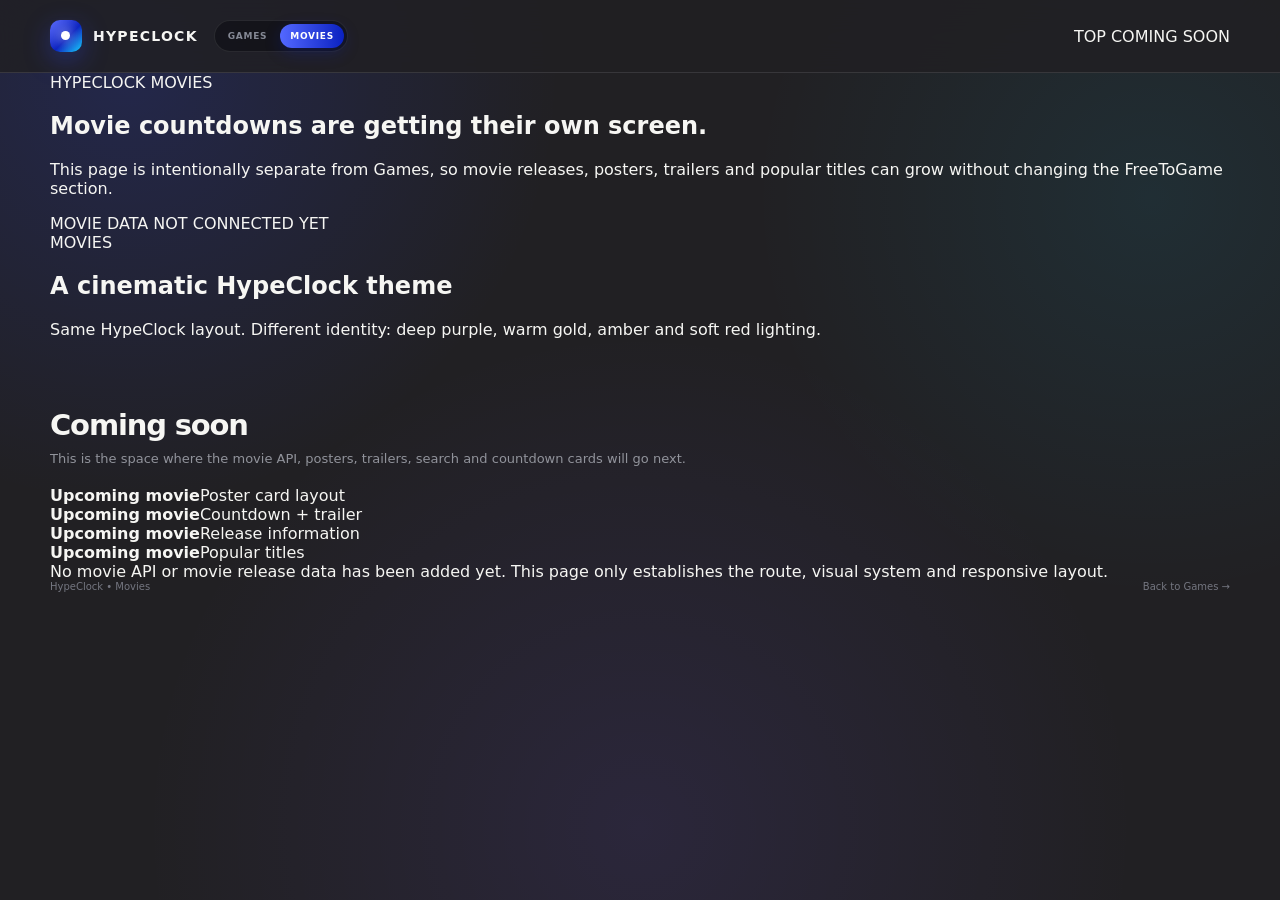
==== movies/index.html @ 93e72940 "Add movies/index.html" ====
<!doctype html>
<html lang="en">
<head>
<meta charset="utf-8">
<meta name="viewport" content="width=device-width,initial-scale=1,viewport-fit=cover">
<meta name="theme-color" content="#212023">
<title>HypeClock — Movies</title>
<meta name="description" content="HypeClock Movies — a separate home for movie release countdowns.">
<link rel="icon" href="../favicon.svg" type="image/svg+xml">
<link rel="stylesheet" href="../styles.css">
<link rel="stylesheet" href="../enhancements.css">
<link rel="stylesheet" href="./movies.css">
</head>
<body class="movies-page">
<header class="topbar">
  <div class="wrap nav">
    <div class="nav-identity">
      <a class="brand" href="#top"><span class="logo movie-logo"></span><span>HYPECLOCK</span></a>
      <div class="section-switch" aria-label="HypeClock section">
        <a href="../#top">GAMES</a>
        <a class="active movie-active" href="./#top" aria-current="page">MOVIES</a>
      </div>
    </div>
    <nav class="local-nav">
      <a class="movie-nav-link" href="#top">TOP</a>
      <a class="movie-nav-link" href="#coming">COMING SOON</a>
    </nav>
  </div>
</header>

<main id="top" class="wrap">
  <section class="movie-hero">
    <div class="movie-eyebrow">HYPECLOCK MOVIES</div>
    <h1>Movie countdowns are getting their own screen.</h1>
    <p>This page is intentionally separate from Games, so movie releases, posters, trailers and popular titles can grow without changing the FreeToGame section.</p>
    <div class="movie-status"><span class="movie-dot"></span> MOVIE DATA NOT CONNECTED YET</div>
  </section>

  <section class="movie-feature">
    <div class="film-glow glow-one"></div>
    <div class="film-glow glow-two"></div>
    <div class="film-frame">
      <div class="film-badge">MOVIES</div>
      <h2>A cinematic HypeClock theme</h2>
      <p>Same HypeClock layout. Different identity: deep purple, warm gold, amber and soft red lighting.</p>
      <div class="movie-palette" aria-label="Movie page color palette">
        <span style="--c:#6d3cff"></span>
        <span style="--c:#b455ff"></span>
        <span style="--c:#f0ad4e"></span>
        <span style="--c:#ff6b6b"></span>
      </div>
    </div>
  </section>

  <section id="coming" class="movie-coming">
    <div class="section-head">
      <div>
        <h3>Coming soon</h3>
        <p>This is the space where the movie API, posters, trailers, search and countdown cards will go next.</p>
      </div>
    </div>

    <div class="movie-placeholder-grid">
      <article class="movie-placeholder"><div class="poster-placeholder"></div><div><b>Upcoming movie</b><span>Poster card layout</span></div></article>
      <article class="movie-placeholder"><div class="poster-placeholder p2"></div><div><b>Upcoming movie</b><span>Countdown + trailer</span></div></article>
      <article class="movie-placeholder"><div class="poster-placeholder p3"></div><div><b>Upcoming movie</b><span>Release information</span></div></article>
      <article class="movie-placeholder"><div class="poster-placeholder p4"></div><div><b>Upcoming movie</b><span>Popular titles</span></div></article>
    </div>

    <div class="movie-note">
      No movie API or movie release data has been added yet. This page only establishes the route, visual system and responsive layout.
    </div>
  </section>
</main>

<footer class="wrap"><span>HypeClock • Movies</span><a href="../#top">Back to Games →</a></footer>
</body>
</html>
---- styles.css ----
:root{
  --bg:#212023;--panel:#15161a;--panel2:#1b1d24;--text:#f6f6f3;--muted:#9fa1a9;
  --line:rgba(255,255,255,.105);--blue:#0A21C0;--blue2:#5368ff;--cyan:#18d4ff;--green:#6df2c9
}
*{box-sizing:border-box}
html{scroll-behavior:smooth;scroll-padding-top:78px;background:var(--bg)}
body{
  margin:0;color:var(--text);font-family:Inter,ui-sans-serif,system-ui,-apple-system,BlinkMacSystemFont,"Segoe UI",sans-serif;
  background:
    radial-gradient(circle at 10% 8%,rgba(45,72,255,.18),transparent 27rem),
    radial-gradient(circle at 90% 22%,rgba(24,212,255,.08),transparent 25rem),
    radial-gradient(circle at 50% 92%,rgba(124,92,255,.11),transparent 31rem),
    var(--bg);min-height:100vh;overflow-x:hidden
}
button,input,select{font:inherit}button{cursor:pointer}a{color:inherit;text-decoration:none}
.wrap{width:min(1180px,calc(100% - 40px));margin:auto}
.topbar{position:sticky;top:0;z-index:30;background:rgba(33,32,35,.84);backdrop-filter:blur(18px);border-bottom:1px solid var(--line)}
.nav{height:72px;display:flex;align-items:center;justify-content:space-between;gap:18px}
.brand{display:flex;align-items:center;gap:11px;font-size:14px;font-weight:900;letter-spacing:.09em}
.logo{width:32px;height:32px;border-radius:10px;position:relative;background:linear-gradient(135deg,#5b6cff,#0A21C0 55%,#18d4ff);box-shadow:0 8px 26px rgba(45,72,255,.34)}
.logo:after{content:"";position:absolute;width:9px;height:9px;border-radius:50%;background:#fff;left:11px;top:11px;box-shadow:0 0 14px #fff}
nav{display:flex;gap:5px}nav button{border:1px solid transparent;background:transparent;color:#bfc1c8;border-radius:999px;padding:9px 12px;font-size:11px;font-weight:850}
nav button:hover{border-color:#44464e;color:#fff;background:rgba(255,255,255,.03)}

.hero{padding:68px 0 34px;max-width:980px}
.eyebrow{display:inline-flex;align-items:center;gap:8px;padding:8px 11px;border:1px solid rgba(93,112,255,.28);border-radius:999px;background:linear-gradient(90deg,rgba(45,72,255,.18),rgba(24,212,255,.08));font-size:10px;font-weight:900;letter-spacing:.15em;color:#c7cbff}
.eyebrow:before{content:"";width:7px;height:7px;border-radius:50%;background:var(--green);box-shadow:0 0 13px var(--green)}
.hero h1{font-size:clamp(44px,6.4vw,78px);line-height:.97;letter-spacing:-.065em;margin:20px 0 18px;font-weight:690;text-wrap:balance}
.hero>p{font-size:clamp(15px,1.8vw,19px);line-height:1.6;color:#aaaab1;max-width:740px;margin:0}
.search{margin-top:28px;max-width:760px;display:flex;align-items:center;gap:11px;border:1px solid rgba(255,255,255,.12);background:rgba(13,14,18,.66);padding:8px 9px 8px 14px;border-radius:16px;transition:.2s}
.search:focus-within{border-color:#5a6df0;box-shadow:0 0 0 4px rgba(83,104,255,.11)}
.search>span{font-size:23px;color:#aeb6ff}.search input{flex:1;min-width:0;border:0;outline:0;background:transparent;color:#fff;padding:10px 2px;font-size:15px}.search input::placeholder{color:#767982}
.search kbd{font-size:9px;color:#878a94;border:1px solid var(--line);border-radius:8px;padding:6px 8px;background:#191b21}
#searchHint{display:block;margin-top:8px;color:#777a84;font-size:10px}

.featured{position:relative;overflow:hidden;min-height:510px;border:1px solid var(--line);border-radius:29px;background:linear-gradient(145deg,#17171b,#11131a 50%,#071847);box-shadow:0 30px 90px rgba(0,0,0,.27)}
.featured:before{content:"";position:absolute;inset:0;background:radial-gradient(circle at 75% 35%,rgba(45,72,255,.5),transparent 26%),radial-gradient(circle at 24% 78%,rgba(24,212,255,.15),transparent 27%),linear-gradient(180deg,transparent 43%,rgba(0,0,0,.58))}
.decor{position:absolute;width:160px;height:54px;border-radius:22px;background:linear-gradient(180deg,#1a39ff,#07158a);box-shadow:0 20px 35px rgba(0,0,0,.32);opacity:.9}
.decor:before{content:"";position:absolute;left:53px;top:-53px;width:54px;height:160px;border-radius:22px;background:linear-gradient(90deg,#0c22c7,#294aff)}
.d1{right:9%;top:18%;transform:rotate(-13deg) scale(1.12)}.d2{left:12%;bottom:18%;transform:rotate(18deg) scale(.74);filter:grayscale(.6)}.d3{right:27%;bottom:9%;transform:rotate(8deg) scale(.86);filter:brightness(.55)}
.featured-inner{position:relative;z-index:2;min-height:510px;padding:50px 30px 44px;display:flex;flex-direction:column;justify-content:flex-end;align-items:center;text-align:center}
.pills{display:flex;gap:8px;justify-content:center;flex-wrap:wrap}.pill{font-size:8px;font-weight:900;letter-spacing:.12em;border:1px solid rgba(255,255,255,.13);background:rgba(20,21,26,.75);color:#d1d3dc;padding:7px 9px;border-radius:999px}.pill.light{background:#f2f2ef;color:#151515;border-color:#fff}
.featured h2{font-size:clamp(40px,5.3vw,68px);letter-spacing:-.058em;line-height:1;margin:14px 0 13px;text-shadow:0 4px 22px #000}
#featuredDate{margin:0 0 23px;color:#d1d1d0;font-size:14px;text-shadow:0 2px 12px #000}
.timer{display:flex;gap:9px;justify-content:center;flex-wrap:wrap}
.time{width:98px;padding:15px 10px;border-radius:16px;border:1px solid rgba(95,115,255,.27);background:linear-gradient(180deg,rgba(17,19,28,.92),rgba(8,10,16,.88));box-shadow:0 12px 28px rgba(0,0,0,.16)}
.time b{display:block;font-size:28px;letter-spacing:-.04em;font-variant-numeric:tabular-nums}.time span{display:block;margin-top:3px;font-size:8px;letter-spacing:.13em;color:#8d8f97;font-weight:900;text-transform:uppercase}
.actions{display:flex;gap:9px;justify-content:center;flex-wrap:wrap;margin-top:17px}
.primary,.secondary{border-radius:999px;padding:11px 15px;font-size:10px;font-weight:900;letter-spacing:.055em}
.primary{border:1px solid #6476ff;color:#fff;background:linear-gradient(90deg,#5368ff,#0A21C0);box-shadow:0 8px 22px rgba(10,33,192,.22)}
.secondary{border:1px solid rgba(255,255,255,.14);background:rgba(8,9,13,.55);color:#dddfe6}.primary:hover,.secondary:hover{filter:brightness(1.12);transform:translateY(-1px)}

.section-head{display:flex;justify-content:space-between;align-items:end;gap:20px;margin:64px 0 18px}
.section-head h3{font-size:29px;letter-spacing:-.04em;margin:5px 0 0}.section-head p{font-size:13px;color:#91939b;margin:7px 0 0;line-height:1.5}
.filters{display:flex;gap:7px;flex-wrap:wrap;justify-content:flex-end}.filters button,.api-controls select{border:1px solid #353740;background:#111216;color:#aaaeb8;border-radius:999px;padding:9px 13px;font-size:11px}
.filters button.active{background:linear-gradient(90deg,#4157ff,#0A21C0);border-color:#5368ff;color:#fff;font-weight:850}
.note,.api-note{margin:0 0 14px;padding:12px 14px;border-radius:13px;background:rgba(9,11,18,.4);border:1px solid rgba(255,255,255,.07);color:#858894;font-size:10px;line-height:1.5}

.release-grid{display:grid;grid-template-columns:repeat(3,1fr);gap:14px}
.release-card,.game-card{overflow:hidden;border-radius:20px;border:1px solid var(--line);background:linear-gradient(180deg,rgba(23,23,27,.97),rgba(16,17,21,.97));box-shadow:0 14px 36px rgba(0,0,0,.12);transition:.22s ease}
.release-card:hover,.game-card:hover{transform:translateY(-5px);border-color:rgba(83,104,255,.48);box-shadow:0 22px 52px rgba(0,0,0,.22)}
.cover{aspect-ratio:16/9;position:relative;display:flex;align-items:flex-end;padding:17px;overflow:hidden;background:radial-gradient(circle at 80% 20%,var(--b),transparent 36%),linear-gradient(135deg,var(--a),#111 78%)}
.cover:after{content:"";position:absolute;inset:0;background:linear-gradient(to top,rgba(0,0,0,.78),transparent 62%)}.cover h4{position:relative;z-index:1;margin:0;font-size:23px;letter-spacing:-.045em}
.card-body{padding:15px}.card-top{display:flex;align-items:center;justify-content:space-between;gap:10px;color:#8f9198;font-size:10px}.tag{font-size:8px;border:1px solid #30323a;background:#1c1e24;color:#c7c8ce;padding:6px 8px;border-radius:999px;font-weight:900}.platforms{margin-top:9px;color:#757984;font-size:9px;white-space:nowrap;overflow:hidden;text-overflow:ellipsis}
.mini-timer{display:grid;grid-template-columns:repeat(4,1fr);gap:5px;margin-top:13px}.mini{padding:9px 4px;text-align:center;border:1px solid rgba(255,255,255,.08);background:#0d0e12;border-radius:10px}.mini b{display:block;font-size:16px}.mini span{font-size:7px;color:#767984;text-transform:uppercase;letter-spacing:.09em}
.card-actions,.game-actions{display:grid;grid-template-columns:1fr 1fr;gap:6px;margin-top:11px}.card-actions button,.card-actions a,.game-actions button,.game-actions a{border:1px solid #30323a;background:#181a20;color:#c9cbd2;border-radius:10px;padding:9px 7px;text-align:center;font-size:8px;font-weight:900}.card-actions button:hover,.card-actions a:hover,.game-actions button:hover,.game-actions a:hover{border-color:#5368ff;background:#151d43;color:#fff}
.more-row{display:flex;justify-content:center;margin-top:20px}

.api-line{display:flex;align-items:center;gap:7px;font-size:9px;letter-spacing:.1em;color:#aeb6ff}.api-line span{width:8px;height:8px;border-radius:50%;background:#f1bd64;box-shadow:0 0 12px rgba(241,189,100,.7)}.api-line span.ok{background:var(--green);box-shadow:0 0 12px var(--green)}.api-controls{display:flex;gap:8px;flex-wrap:wrap}
.popular-grid{display:grid;grid-template-columns:repeat(4,1fr);gap:14px}.thumb{position:relative;aspect-ratio:16/9;overflow:hidden;background:#101116}.thumb img{width:100%;height:100%;object-fit:cover;display:block;transition:.3s}.game-card:hover .thumb img{transform:scale(1.045)}.thumb:after{content:"";position:absolute;inset:0;background:linear-gradient(to top,rgba(7,8,12,.72),transparent 58%)}.genre{position:absolute;left:9px;bottom:9px;z-index:2;font-size:8px;font-weight:900;padding:6px 8px;border:1px solid rgba(255,255,255,.14);background:rgba(8,9,13,.78);border-radius:999px}
.game-body{padding:13px}.game-body h4{font-size:16px;margin:0 0 6px;white-space:nowrap;overflow:hidden;text-overflow:ellipsis}.game-body p{font-size:10px;color:#878a93;line-height:1.5;margin:0;min-height:45px;display:-webkit-box;-webkit-line-clamp:3;-webkit-box-orient:vertical;overflow:hidden}.game-meta{margin-top:9px;color:#6e717a;font-size:8px}
.skeleton{min-height:250px;border-radius:20px;border:1px solid var(--line);background:linear-gradient(110deg,#15161a 8%,#202127 18%,#15161a 33%);background-size:200% 100%;animation:shimmer 1.3s linear infinite}@keyframes shimmer{to{background-position:-200% 0}}
.credit{text-align:center;color:#747781;font-size:9px;margin:16px 0 0}.credit a{color:#b8beff;text-decoration:underline;text-underline-offset:3px}

.timezone{margin:64px 0 58px;padding:26px 27px;border-radius:18px;border:1px solid #30313a;background:linear-gradient(100deg,rgba(20,20,24,.95),rgba(13,18,35,.95));display:flex;gap:20px;align-items:center;justify-content:space-between}.timezone strong{display:block;font-size:15px}.timezone p{color:#92949b;font-size:13px;margin:6px 0 0}.timezone>span{border:1px solid #363841;background:#1b1d22;color:#d6d6d3;padding:10px 12px;border-radius:999px;font-size:10px;white-space:nowrap}
footer{padding-bottom:35px;display:flex;justify-content:space-between;gap:16px;flex-wrap:wrap;color:#747680;font-size:10px}

.modal{position:fixed;inset:0;z-index:80;display:none;align-items:center;justify-content:center;padding:18px;background:rgba(0,0,0,.82);backdrop-filter:blur(11px)}.modal.show{display:flex}.sheet{width:min(760px,100%);max-height:88vh;overflow:auto;border:1px solid #343641;border-radius:22px;background:#111216;padding:20px;box-shadow:0 28px 90px rgba(0,0,0,.58)}.modal-head{display:flex;justify-content:space-between;align-items:flex-start;gap:16px;margin-bottom:16px}.modal-head small{font-size:8px;color:#7f8aff;font-weight:900;letter-spacing:.14em}.modal-head h3{margin:3px 0 0;font-size:24px}.modal-head button{width:36px;height:36px;border-radius:50%;border:1px solid #393b45;background:#191a20;color:#fff}.video{position:relative;padding-top:56.25%;overflow:hidden;border-radius:14px;background:#050506}.video iframe{position:absolute;inset:0;width:100%;height:100%;border:0}.fallback{padding:24px;text-align:center;border:1px dashed #3c3e48;border-radius:14px;color:#9699a4;line-height:1.6}.detail-grid{display:grid;grid-template-columns:220px 1fr;gap:17px}.detail-grid img{width:100%;border-radius:13px}.detail-copy{color:#9ca0aa;font-size:12px;line-height:1.6}.detail-copy a{display:inline-block;margin-top:8px;padding:9px 12px;border-radius:999px;background:#1e33cc;border:1px solid #5368ff;color:#fff;font-size:9px;font-weight:900}

@media(max-width:980px){.popular-grid{grid-template-columns:repeat(3,1fr)}}
@media(max-width:850px){
  .release-grid,.popular-grid{grid-template-columns:1fr 1fr}
  .section-head{align-items:flex-start;flex-direction:column}.filters,.api-controls{justify-content:flex-start}
}
@media(max-width:620px){
  html{scroll-padding-top:66px}.wrap{width:min(100% - 22px,1180px)}
  .nav{height:64px}.brand{font-size:12px}.logo{width:28px;height:28px}.logo:after{left:10px;top:10px;width:8px;height:8px}
  nav{gap:2px}nav button{font-size:9px;padding:8px 8px}nav button:nth-child(2){display:none}
  .hero{padding:40px 0 24px}.eyebrow{font-size:8px;padding:7px 9px}.hero h1{font-size:clamp(37px,12vw,50px);line-height:1.01;margin-top:17px}.hero>p{font-size:14px}.search{margin-top:21px;padding:6px 8px 6px 11px}.search input{font-size:16px}.search kbd{display:none}
  .featured{min-height:500px;border-radius:23px}.featured-inner{min-height:500px;padding:28px 13px 25px}.featured h2{font-size:clamp(36px,12vw,52px)}#featuredDate{font-size:12px;line-height:1.45;max-width:95%}
  .timer{gap:7px;width:100%}.time{width:calc(50% - 4px);padding:13px 8px}.time b{font-size:24px}
  .actions{width:100%}.actions>*{flex:1;min-width:0;padding-left:8px;padding-right:8px}.d1{right:-12%;top:17%;transform:rotate(-13deg) scale(.85)}.d2{display:none}.d3{right:6%;bottom:14%;transform:rotate(8deg) scale(.62)}
  .section-head{margin:48px 0 15px}.section-head h3{font-size:24px}.section-head p{font-size:12px}
  .filters{width:calc(100vw - 22px);overflow-x:auto;flex-wrap:nowrap;padding-bottom:4px;scrollbar-width:none}.filters::-webkit-scrollbar{display:none}.filters button{flex:0 0 auto}
  .release-grid,.popular-grid{grid-template-columns:1fr;gap:12px}.release-card,.game-card{border-radius:18px}.cover h4{font-size:21px}
  .api-controls{width:100%;display:grid;grid-template-columns:1fr 1fr}.api-controls select{width:100%;min-width:0}
  .timezone{flex-direction:column;align-items:flex-start;padding:21px 18px;margin:52px 0 43px}.timezone strong{font-size:14px}.timezone p{font-size:12px}.timezone>span{white-space:normal;max-width:100%}
  footer{font-size:9px;line-height:1.5}
  .modal{align-items:flex-end;padding:8px}.sheet{width:100%;max-height:92dvh;border-radius:22px 22px 10px 10px;padding:17px 13px}.detail-grid{grid-template-columns:1fr}.detail-grid img{width:100%}
}
@media(max-width:380px){
  nav button{font-size:8px;padding:7px 6px}.hero h1{font-size:35px}.actions{display:grid;grid-template-columns:1fr}.api-controls{grid-template-columns:1fr}
}
---- enhancements.css ----
.nav-identity{display:flex;align-items:center;gap:16px;min-width:0}
.section-switch{display:flex;align-items:center;gap:3px;padding:3px;border:1px solid rgba(255,255,255,.09);background:rgba(12,13,17,.55);border-radius:999px}
.section-switch a{padding:7px 10px;border-radius:999px;font-size:9px;font-weight:900;letter-spacing:.08em;color:#858995;transition:.18s ease}
.section-switch a:hover{color:#fff;background:rgba(255,255,255,.045)}
.section-switch a.active{color:#fff;background:linear-gradient(90deg,#5368ff,#0A21C0);box-shadow:0 5px 16px rgba(10,33,192,.25)}
.refresh-status{display:flex;gap:8px;flex-wrap:wrap;margin-top:11px}
.refresh-status span{display:inline-flex;align-items:center;gap:4px;padding:7px 9px;border-radius:999px;border:1px solid rgba(255,255,255,.08);background:rgba(10,11,15,.45);font-size:9px;color:#797c87}
.refresh-status b{color:#c3c7d4;font-weight:800}
@media(max-width:760px){
  .nav{align-items:center}
  .nav-identity{gap:8px}
  .section-switch a{padding:7px 8px;font-size:8px}
  .local-nav button[data-go="#search"]{display:none}
}
@media(max-width:540px){
  .nav{height:auto;min-height:64px;padding:8px 0;gap:8px}
  .nav-identity{flex:1;justify-content:space-between}
  .section-switch{flex-shrink:0}
  .local-nav{display:none}
  .brand>span:last-child{display:none}
  .refresh-status{gap:6px}
  .refresh-status span{font-size:8px;line-height:1.35}
}
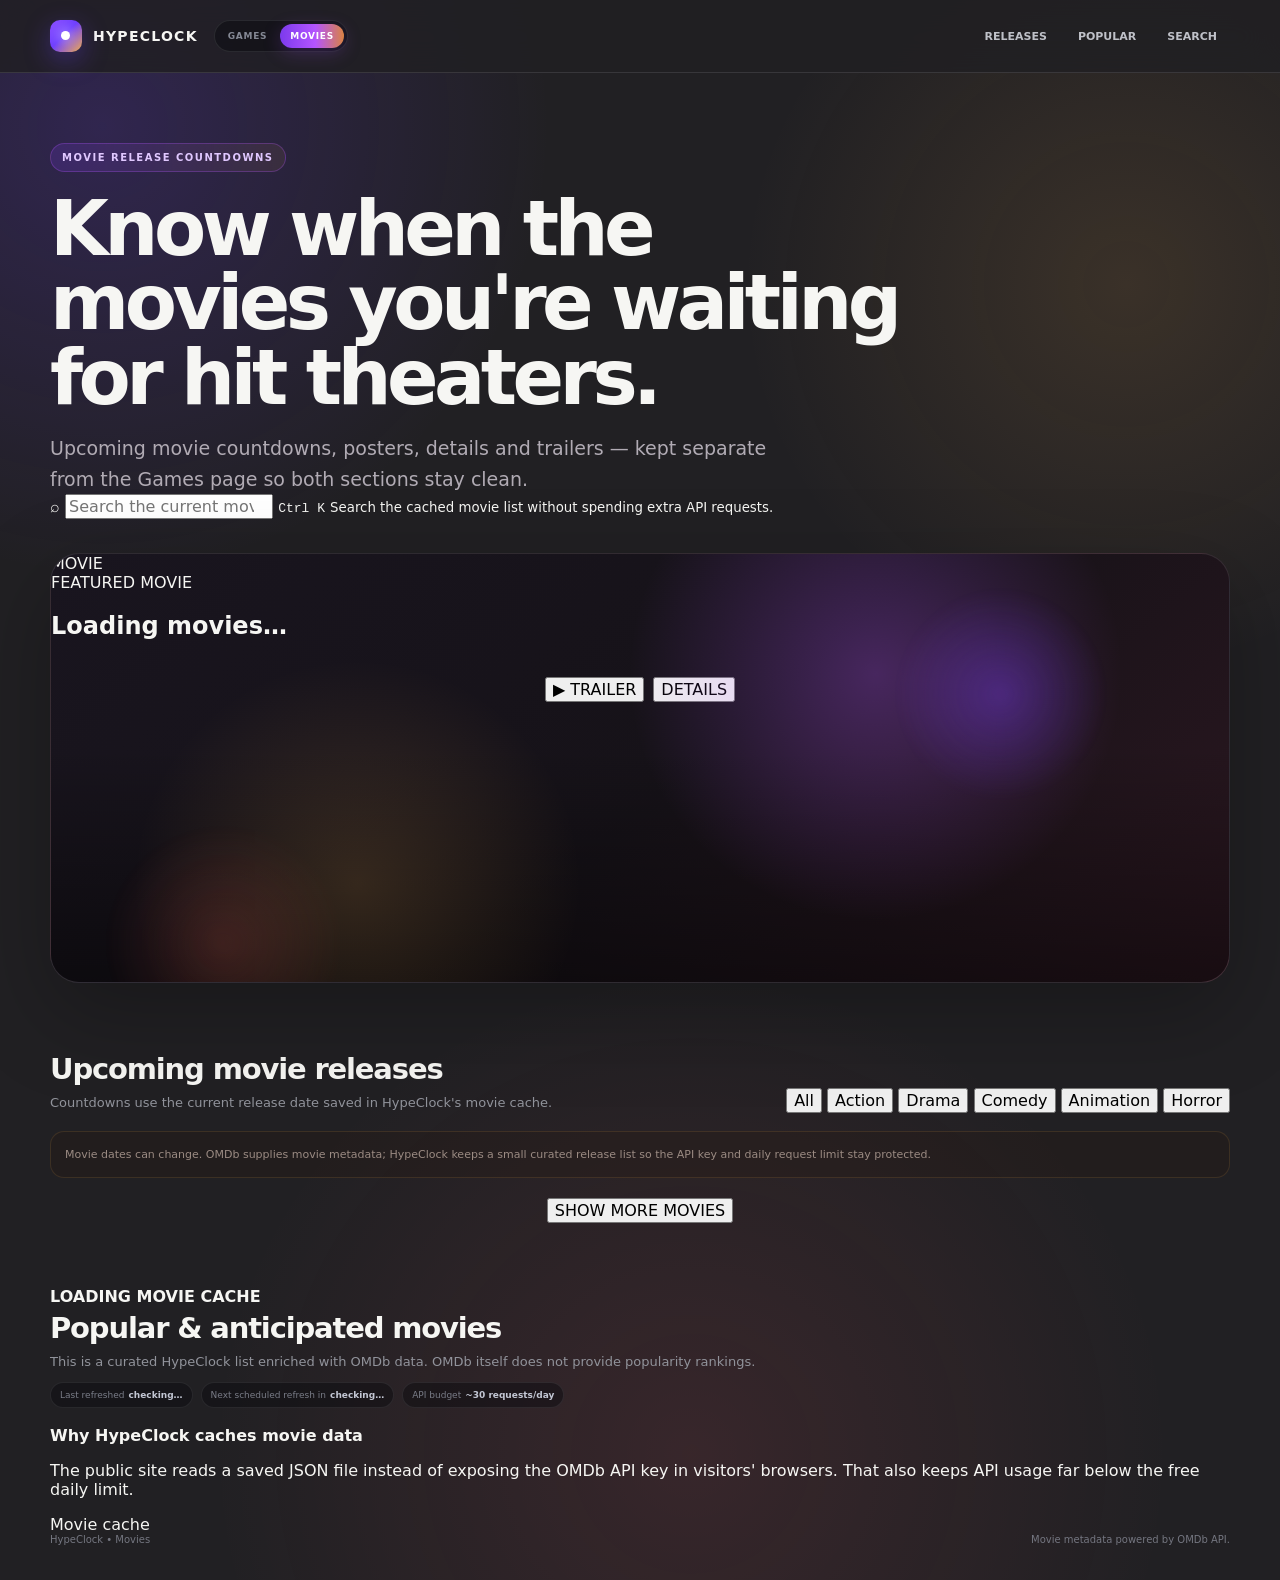
==== commit a27b81b3: "Build movie countdown interface" ====
--- a/movies/index.html
+++ b/movies/index.html
@@ -5,7 +5,7 @@
 <meta name="viewport" content="width=device-width,initial-scale=1,viewport-fit=cover">
 <meta name="theme-color" content="#212023">
 <title>HypeClock — Movies</title>
-<meta name="description" content="HypeClock Movies — a separate home for movie release countdowns.">
+<meta name="description" content="Movie release countdowns, posters and movie details on HypeClock.">
 <link rel="icon" href="../favicon.svg" type="image/svg+xml">
 <link rel="stylesheet" href="../styles.css">
 <link rel="stylesheet" href="../enhancements.css">
@@ -22,57 +22,110 @@
       </div>
     </div>
     <nav class="local-nav">
-      <a class="movie-nav-link" href="#top">TOP</a>
-      <a class="movie-nav-link" href="#coming">COMING SOON</a>
+      <button data-go="#releases">RELEASES</button>
+      <button data-go="#popular">POPULAR</button>
+      <button data-go="#movieSearch">SEARCH</button>
     </nav>
   </div>
 </header>
 
 <main id="top" class="wrap">
   <section class="movie-hero">
-    <div class="movie-eyebrow">HYPECLOCK MOVIES</div>
-    <h1>Movie countdowns are getting their own screen.</h1>
-    <p>This page is intentionally separate from Games, so movie releases, posters, trailers and popular titles can grow without changing the FreeToGame section.</p>
-    <div class="movie-status"><span class="movie-dot"></span> MOVIE DATA NOT CONNECTED YET</div>
+    <div class="movie-eyebrow">MOVIE RELEASE COUNTDOWNS</div>
+    <h1>Know when the movies you're waiting for hit theaters.</h1>
+    <p>Upcoming movie countdowns, posters, details and trailers — kept separate from the Games page so both sections stay clean.</p>
+
+    <label class="movie-search" id="movieSearch">
+      <span>⌕</span>
+      <input id="movieQ" type="search" placeholder="Search the current movie list…" autocomplete="off">
+      <kbd>Ctrl K</kbd>
+    </label>
+    <small id="movieSearchHint">Search the cached movie list without spending extra API requests.</small>
   </section>
 
-  <section class="movie-feature">
+  <section class="movie-feature" id="movieFeatured">
     <div class="film-glow glow-one"></div>
     <div class="film-glow glow-two"></div>
-    <div class="film-frame">
-      <div class="film-badge">MOVIES</div>
-      <h2>A cinematic HypeClock theme</h2>
-      <p>Same HypeClock layout. Different identity: deep purple, warm gold, amber and soft red lighting.</p>
-      <div class="movie-palette" aria-label="Movie page color palette">
-        <span style="--c:#6d3cff"></span>
-        <span style="--c:#b455ff"></span>
-        <span style="--c:#f0ad4e"></span>
-        <span style="--c:#ff6b6b"></span>
+    <div class="movie-feature-layout">
+      <div class="featured-poster-shell">
+        <div class="poster-fallback" id="featuredPosterFallback">MOVIE</div>
+        <img id="featuredPoster" alt="" hidden>
+      </div>
+
+      <div class="movie-feature-copy">
+        <div class="movie-pills">
+          <span class="movie-pill strong">FEATURED</span>
+          <span class="movie-pill" id="featuredMovieGenre">MOVIE</span>
+        </div>
+        <h2 id="featuredMovieTitle">Loading movies…</h2>
+        <p class="movie-release-copy" id="featuredMovieDate"></p>
+        <div class="timer movie-timer" id="featuredMovieTimer"></div>
+        <div class="movie-meta-line" id="featuredMovieMeta"></div>
+        <div class="actions movie-actions">
+          <button class="movie-primary" id="featuredMovieTrailer">▶ TRAILER</button>
+          <button class="movie-secondary" id="featuredMovieDetails">DETAILS</button>
+        </div>
       </div>
     </div>
   </section>
 
-  <section id="coming" class="movie-coming">
+  <section id="releases">
     <div class="section-head">
       <div>
-        <h3>Coming soon</h3>
-        <p>This is the space where the movie API, posters, trailers, search and countdown cards will go next.</p>
+        <h3>Upcoming movie releases</h3>
+        <p>Countdowns use the current release date saved in HypeClock's movie cache.</p>
+      </div>
+      <div class="movie-filters" id="movieFilters">
+        <button class="active" data-genre="all">All</button>
+        <button data-genre="Action">Action</button>
+        <button data-genre="Drama">Drama</button>
+        <button data-genre="Comedy">Comedy</button>
+        <button data-genre="Animation">Animation</button>
+        <button data-genre="Horror">Horror</button>
       </div>
     </div>
+    <div class="movie-note">Movie dates can change. OMDb supplies movie metadata; HypeClock keeps a small curated release list so the API key and daily request limit stay protected.</div>
+    <div class="movie-release-grid" id="movieReleaseGrid"></div>
+    <div class="more-row"><button class="movie-primary" id="movieMore">SHOW MORE MOVIES</button></div>
+  </section>
 
-    <div class="movie-placeholder-grid">
-      <article class="movie-placeholder"><div class="poster-placeholder"></div><div><b>Upcoming movie</b><span>Poster card layout</span></div></article>
-      <article class="movie-placeholder"><div class="poster-placeholder p2"></div><div><b>Upcoming movie</b><span>Countdown + trailer</span></div></article>
-      <article class="movie-placeholder"><div class="poster-placeholder p3"></div><div><b>Upcoming movie</b><span>Release information</span></div></article>
-      <article class="movie-placeholder"><div class="poster-placeholder p4"></div><div><b>Upcoming movie</b><span>Popular titles</span></div></article>
+  <section id="popular">
+    <div class="section-head">
+      <div>
+        <div class="movie-api-line"><span id="movieApiDot"></span><b id="movieApiStatus">LOADING MOVIE CACHE</b></div>
+        <h3>Popular & anticipated movies</h3>
+        <p>This is a curated HypeClock list enriched with OMDb data. OMDb itself does not provide popularity rankings.</p>
+        <div class="refresh-status movie-refresh-status" id="movieRefreshStatus" aria-live="polite">
+          <span>Last refreshed <b id="movieLastRefresh">checking…</b></span>
+          <span>Next scheduled refresh in <b id="movieNextRefresh">checking…</b></span>
+          <span>API budget <b>~30 requests/day</b></span>
+        </div>
+      </div>
     </div>
+    <div class="movie-popular-grid" id="moviePopularGrid"></div>
+  </section>
 
-    <div class="movie-note">
-      No movie API or movie release data has been added yet. This page only establishes the route, visual system and responsive layout.
+  <section class="movie-data-info">
+    <div>
+      <strong>Why HypeClock caches movie data</strong>
+      <p>The public site reads a saved JSON file instead of exposing the OMDb API key in visitors' browsers. That also keeps API usage far below the free daily limit.</p>
     </div>
+    <span id="movieCacheCount">Movie cache</span>
   </section>
 </main>
 
-<footer class="wrap"><span>HypeClock • Movies</span><a href="../#top">Back to Games →</a></footer>
+<footer class="wrap"><span>HypeClock • Movies</span><span>Movie metadata powered by OMDb API.</span></footer>
+
+<div class="modal" id="movieDetailsModal" aria-hidden="true">
+  <div class="sheet movie-sheet">
+    <div class="modal-head">
+      <div><small>MOVIE DETAILS</small><h3 id="movieDetailsTitle"></h3></div>
+      <button data-movie-close>✕</button>
+    </div>
+    <div id="movieDetailsBody"></div>
+  </div>
+</div>
+
+<script src="./movies.js"></script>
 </body>
 </html>
--- a/movies/movies.css
+++ b/movies/movies.css
@@ -0,0 +1,39 @@
+.movies-page{
+  background:
+    radial-gradient(circle at 8% 8%,rgba(109,60,255,.20),transparent 28rem),
+    radial-gradient(circle at 88% 18%,rgba(240,173,78,.12),transparent 24rem),
+    radial-gradient(circle at 54% 92%,rgba(255,93,110,.10),transparent 30rem),
+    #212023;
+}
+.movies-page .movie-logo{background:linear-gradient(135deg,#8a4fff,#6d3cff 46%,#f0ad4e);box-shadow:0 8px 26px rgba(109,60,255,.35)}
+.movies-page .section-switch a.movie-active{background:linear-gradient(90deg,#7c3aed,#b455ff 55%,#d98243);box-shadow:0 5px 18px rgba(142,69,222,.25)}
+.movie-nav-link{padding:9px 12px;border-radius:999px;font-size:10px;font-weight:850;color:#c7c0cd;letter-spacing:.05em}
+.movie-nav-link:hover{background:rgba(255,255,255,.04);color:#fff}
+.movie-hero{padding:70px 0 34px;max-width:920px}
+.movie-eyebrow{display:inline-flex;padding:8px 11px;border-radius:999px;border:1px solid rgba(180,85,255,.28);background:linear-gradient(90deg,rgba(124,58,237,.19),rgba(240,173,78,.08));font-size:10px;font-weight:900;letter-spacing:.15em;color:#e0c8ff}
+.movie-hero h1{font-size:clamp(44px,6.2vw,76px);line-height:.98;letter-spacing:-.06em;margin:20px 0 18px;max-width:900px;text-wrap:balance}
+.movie-hero p{max-width:720px;color:#b1abb4;font-size:clamp(15px,1.7vw,19px);line-height:1.6;margin:0}
+.movie-status{display:inline-flex;align-items:center;gap:8px;margin-top:24px;padding:8px 10px;border:1px solid rgba(240,173,78,.2);border-radius:999px;background:rgba(31,23,21,.45);font-size:9px;letter-spacing:.1em;color:#d8b987;font-weight:900}
+.movie-dot{width:7px;height:7px;border-radius:50%;background:#f0ad4e;box-shadow:0 0 12px rgba(240,173,78,.75)}
+.movie-feature{position:relative;overflow:hidden;min-height:430px;border:1px solid rgba(255,255,255,.10);border-radius:29px;background:linear-gradient(140deg,#19151f,#161218 53%,#2c1720);box-shadow:0 30px 90px rgba(0,0,0,.26)}
+.movie-feature:before{content:"";position:absolute;inset:0;background:radial-gradient(circle at 70% 28%,rgba(180,85,255,.30),transparent 28%),radial-gradient(circle at 26% 77%,rgba(240,173,78,.16),transparent 24%),linear-gradient(180deg,transparent 45%,rgba(0,0,0,.46))}
+.film-glow{position:absolute;border-radius:50%;filter:blur(4px);opacity:.8}.glow-one{width:220px;height:220px;right:10%;top:7%;background:radial-gradient(circle,rgba(126,63,255,.42),transparent 68%)}.glow-two{width:250px;height:250px;left:4%;bottom:-20%;background:radial-gradient(circle,rgba(255,101,92,.20),transparent 68%)}
+.film-frame{position:relative;z-index:2;min-height:430px;padding:46px 38px;display:flex;flex-direction:column;align-items:center;justify-content:center;text-align:center}
+.film-badge{padding:7px 10px;border-radius:999px;background:linear-gradient(90deg,#7c3aed,#b455ff);font-size:9px;font-weight:900;letter-spacing:.13em}
+.film-frame h2{font-size:clamp(34px,5vw,58px);line-height:1;letter-spacing:-.05em;margin:15px 0 13px}
+.film-frame p{max-width:600px;color:#b4acb8;line-height:1.6;font-size:14px}
+.movie-palette{display:flex;gap:8px;margin-top:17px}.movie-palette span{width:34px;height:10px;border-radius:999px;background:var(--c);box-shadow:0 4px 14px color-mix(in srgb,var(--c),transparent 60%)}
+.movie-coming{padding-bottom:58px}
+.movie-placeholder-grid{display:grid;grid-template-columns:repeat(4,1fr);gap:14px}
+.movie-placeholder{overflow:hidden;border-radius:18px;border:1px solid rgba(255,255,255,.09);background:#151419}
+.poster-placeholder{aspect-ratio:2/3;background:linear-gradient(145deg,#4d238d,#151017 70%);position:relative}.poster-placeholder:after{content:"";position:absolute;inset:0;background:radial-gradient(circle at 75% 20%,rgba(240,173,78,.28),transparent 24%),linear-gradient(to top,rgba(0,0,0,.5),transparent 50%)}.poster-placeholder.p2{background:linear-gradient(145deg,#77253d,#181116 70%)}.poster-placeholder.p3{background:linear-gradient(145deg,#3f255f,#17121c 70%)}.poster-placeholder.p4{background:linear-gradient(145deg,#614019,#1a1410 70%)}
+.movie-placeholder>div:last-child{padding:13px}.movie-placeholder b{display:block;font-size:14px}.movie-placeholder span{display:block;margin-top:4px;color:#827b85;font-size:9px}
+.movie-note{margin-top:16px;padding:14px;border:1px solid rgba(240,173,78,.13);background:rgba(38,26,20,.32);border-radius:14px;color:#9b8b83;font-size:11px;line-height:1.55}
+@media(max-width:900px){.movie-placeholder-grid{grid-template-columns:repeat(2,1fr)}}
+@media(max-width:620px){
+  .movie-hero{padding:42px 0 25px}.movie-hero h1{font-size:clamp(38px,12vw,49px)}
+  .movie-feature{min-height:390px;border-radius:23px}.film-frame{min-height:390px;padding:30px 18px}
+  .movie-placeholder-grid{grid-template-columns:repeat(2,1fr);gap:10px}
+  .movie-placeholder{border-radius:15px}.movie-nav-link{display:none}
+}
+@media(max-width:390px){.movie-placeholder-grid{grid-template-columns:1fr 1fr}.movie-placeholder b{font-size:12px}}
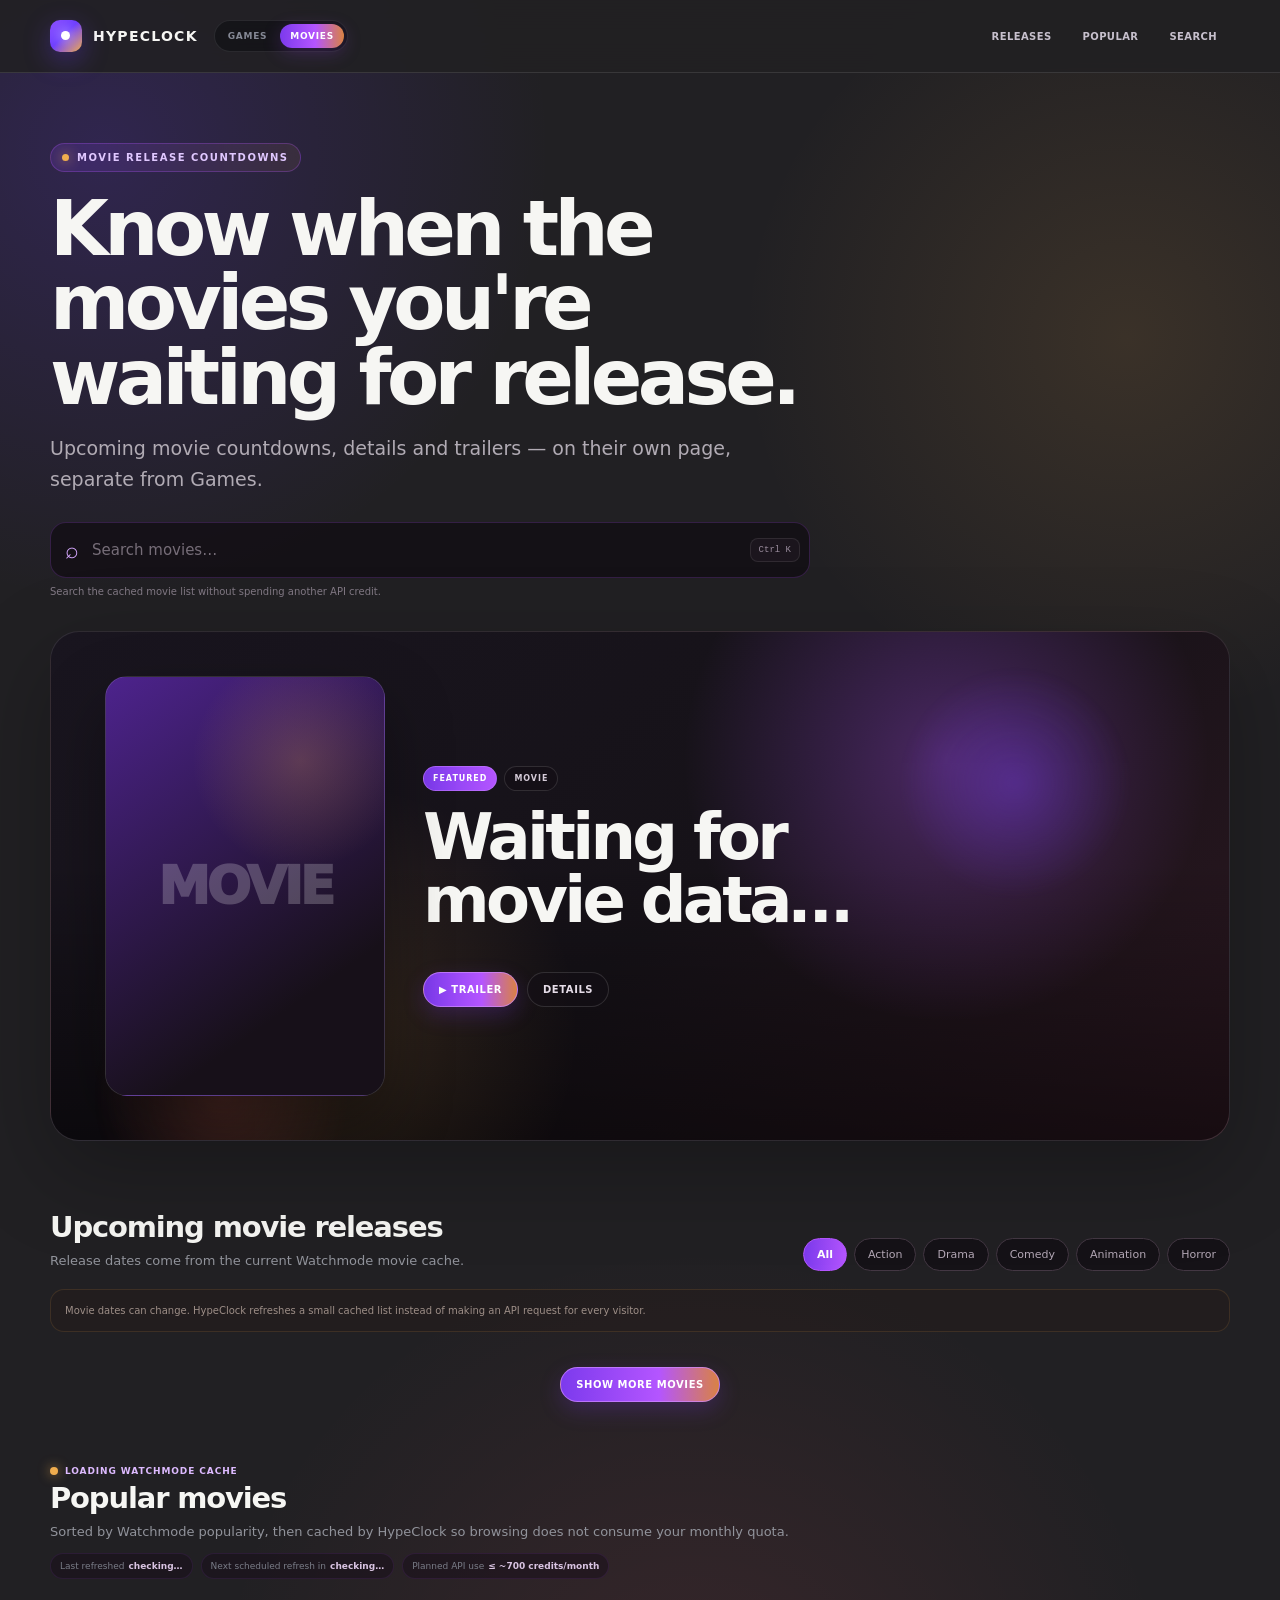
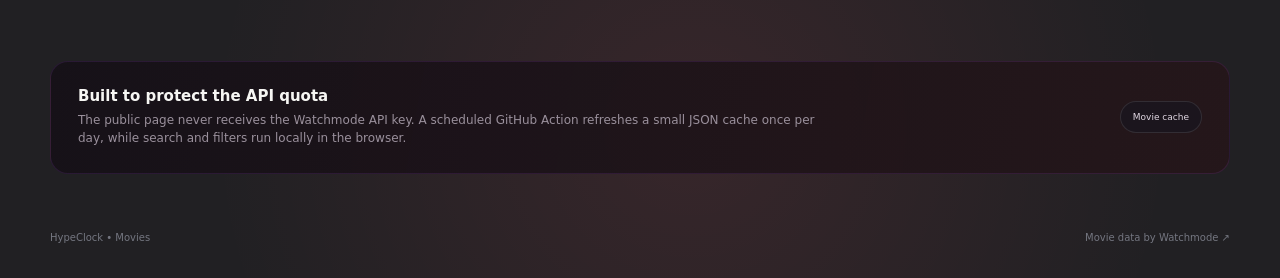
==== commit 8ac67310: "Replace interrupted OMDb movie page with Watchmode UI" ====
--- a/movies/index.html
+++ b/movies/index.html
@@ -5,7 +5,7 @@
 <meta name="viewport" content="width=device-width,initial-scale=1,viewport-fit=cover">
 <meta name="theme-color" content="#212023">
 <title>HypeClock — Movies</title>
-<meta name="description" content="Movie release countdowns, posters and movie details on HypeClock.">
+<meta name="description" content="Movie release countdowns and popular movies on HypeClock.">
 <link rel="icon" href="../favicon.svg" type="image/svg+xml">
 <link rel="stylesheet" href="../styles.css">
 <link rel="stylesheet" href="../enhancements.css">
@@ -32,24 +32,23 @@
 <main id="top" class="wrap">
   <section class="movie-hero">
     <div class="movie-eyebrow">MOVIE RELEASE COUNTDOWNS</div>
-    <h1>Know when the movies you're waiting for hit theaters.</h1>
-    <p>Upcoming movie countdowns, posters, details and trailers — kept separate from the Games page so both sections stay clean.</p>
+    <h1>Know when the movies you're waiting for release.</h1>
+    <p>Upcoming movie countdowns, details and trailers — on their own page, separate from Games.</p>
 
     <label class="movie-search" id="movieSearch">
       <span>⌕</span>
-      <input id="movieQ" type="search" placeholder="Search the current movie list…" autocomplete="off">
+      <input id="movieQ" type="search" placeholder="Search movies…" autocomplete="off">
       <kbd>Ctrl K</kbd>
     </label>
-    <small id="movieSearchHint">Search the cached movie list without spending extra API requests.</small>
+    <small id="movieSearchHint">Search the cached movie list without spending another API credit.</small>
   </section>
 
   <section class="movie-feature" id="movieFeatured">
     <div class="film-glow glow-one"></div>
     <div class="film-glow glow-two"></div>
     <div class="movie-feature-layout">
-      <div class="featured-poster-shell">
+      <div class="featured-poster-shell" id="featuredArt">
         <div class="poster-fallback" id="featuredPosterFallback">MOVIE</div>
-        <img id="featuredPoster" alt="" hidden>
       </div>
 
       <div class="movie-feature-copy">
@@ -57,12 +56,12 @@
           <span class="movie-pill strong">FEATURED</span>
           <span class="movie-pill" id="featuredMovieGenre">MOVIE</span>
         </div>
-        <h2 id="featuredMovieTitle">Loading movies…</h2>
+        <h2 id="featuredMovieTitle">Waiting for movie data…</h2>
         <p class="movie-release-copy" id="featuredMovieDate"></p>
         <div class="timer movie-timer" id="featuredMovieTimer"></div>
         <div class="movie-meta-line" id="featuredMovieMeta"></div>
         <div class="actions movie-actions">
-          <button class="movie-primary" id="featuredMovieTrailer">▶ TRAILER</button>
+          <a class="movie-primary" id="featuredMovieTrailer" target="_blank" rel="noopener">▶ TRAILER</a>
           <button class="movie-secondary" id="featuredMovieDetails">DETAILS</button>
         </div>
       </div>
@@ -73,7 +72,7 @@
     <div class="section-head">
       <div>
         <h3>Upcoming movie releases</h3>
-        <p>Countdowns use the current release date saved in HypeClock's movie cache.</p>
+        <p>Release dates come from the current Watchmode movie cache.</p>
       </div>
       <div class="movie-filters" id="movieFilters">
         <button class="active" data-genre="all">All</button>
@@ -84,7 +83,7 @@
         <button data-genre="Horror">Horror</button>
       </div>
     </div>
-    <div class="movie-note">Movie dates can change. OMDb supplies movie metadata; HypeClock keeps a small curated release list so the API key and daily request limit stay protected.</div>
+    <div class="movie-note">Movie dates can change. HypeClock refreshes a small cached list instead of making an API request for every visitor.</div>
     <div class="movie-release-grid" id="movieReleaseGrid"></div>
     <div class="more-row"><button class="movie-primary" id="movieMore">SHOW MORE MOVIES</button></div>
   </section>
@@ -92,13 +91,13 @@
   <section id="popular">
     <div class="section-head">
       <div>
-        <div class="movie-api-line"><span id="movieApiDot"></span><b id="movieApiStatus">LOADING MOVIE CACHE</b></div>
-        <h3>Popular & anticipated movies</h3>
-        <p>This is a curated HypeClock list enriched with OMDb data. OMDb itself does not provide popularity rankings.</p>
-        <div class="refresh-status movie-refresh-status" id="movieRefreshStatus" aria-live="polite">
+        <div class="movie-api-line"><span id="movieApiDot"></span><b id="movieApiStatus">LOADING WATCHMODE CACHE</b></div>
+        <h3>Popular movies</h3>
+        <p>Sorted by Watchmode popularity, then cached by HypeClock so browsing does not consume your monthly quota.</p>
+        <div class="refresh-status movie-refresh-status" aria-live="polite">
           <span>Last refreshed <b id="movieLastRefresh">checking…</b></span>
           <span>Next scheduled refresh in <b id="movieNextRefresh">checking…</b></span>
-          <span>API budget <b>~30 requests/day</b></span>
+          <span>Planned API use <b>≤ ~700 credits/month</b></span>
         </div>
       </div>
     </div>
@@ -107,14 +106,17 @@
 
   <section class="movie-data-info">
     <div>
-      <strong>Why HypeClock caches movie data</strong>
-      <p>The public site reads a saved JSON file instead of exposing the OMDb API key in visitors' browsers. That also keeps API usage far below the free daily limit.</p>
+      <strong>Built to protect the API quota</strong>
+      <p>The public page never receives the Watchmode API key. A scheduled GitHub Action refreshes a small JSON cache once per day, while search and filters run locally in the browser.</p>
     </div>
     <span id="movieCacheCount">Movie cache</span>
   </section>
 </main>
 
-<footer class="wrap"><span>HypeClock • Movies</span><span>Movie metadata powered by OMDb API.</span></footer>
+<footer class="wrap">
+  <span>HypeClock • Movies</span>
+  <span>Movie data by <a href="https://api.watchmode.com/" target="_blank" rel="noopener">Watchmode ↗</a></span>
+</footer>
 
 <div class="modal" id="movieDetailsModal" aria-hidden="true">
   <div class="sheet movie-sheet">
--- a/movies/movies.css
+++ b/movies/movies.css
@@ -1,4 +1,8 @@
 .movies-page{
+  --movie-purple:#7c3aed;
+  --movie-purple-2:#b455ff;
+  --movie-gold:#f0ad4e;
+  --movie-red:#ff6b6b;
   background:
     radial-gradient(circle at 8% 8%,rgba(109,60,255,.20),transparent 28rem),
     radial-gradient(circle at 88% 18%,rgba(240,173,78,.12),transparent 24rem),
@@ -7,33 +11,91 @@
 }
 .movies-page .movie-logo{background:linear-gradient(135deg,#8a4fff,#6d3cff 46%,#f0ad4e);box-shadow:0 8px 26px rgba(109,60,255,.35)}
 .movies-page .section-switch a.movie-active{background:linear-gradient(90deg,#7c3aed,#b455ff 55%,#d98243);box-shadow:0 5px 18px rgba(142,69,222,.25)}
-.movie-nav-link{padding:9px 12px;border-radius:999px;font-size:10px;font-weight:850;color:#c7c0cd;letter-spacing:.05em}
-.movie-nav-link:hover{background:rgba(255,255,255,.04);color:#fff}
-.movie-hero{padding:70px 0 34px;max-width:920px}
-.movie-eyebrow{display:inline-flex;padding:8px 11px;border-radius:999px;border:1px solid rgba(180,85,255,.28);background:linear-gradient(90deg,rgba(124,58,237,.19),rgba(240,173,78,.08));font-size:10px;font-weight:900;letter-spacing:.15em;color:#e0c8ff}
-.movie-hero h1{font-size:clamp(44px,6.2vw,76px);line-height:.98;letter-spacing:-.06em;margin:20px 0 18px;max-width:900px;text-wrap:balance}
-.movie-hero p{max-width:720px;color:#b1abb4;font-size:clamp(15px,1.7vw,19px);line-height:1.6;margin:0}
-.movie-status{display:inline-flex;align-items:center;gap:8px;margin-top:24px;padding:8px 10px;border:1px solid rgba(240,173,78,.2);border-radius:999px;background:rgba(31,23,21,.45);font-size:9px;letter-spacing:.1em;color:#d8b987;font-weight:900}
-.movie-dot{width:7px;height:7px;border-radius:50%;background:#f0ad4e;box-shadow:0 0 12px rgba(240,173,78,.75)}
-.movie-feature{position:relative;overflow:hidden;min-height:430px;border:1px solid rgba(255,255,255,.10);border-radius:29px;background:linear-gradient(140deg,#19151f,#161218 53%,#2c1720);box-shadow:0 30px 90px rgba(0,0,0,.26)}
-.movie-feature:before{content:"";position:absolute;inset:0;background:radial-gradient(circle at 70% 28%,rgba(180,85,255,.30),transparent 28%),radial-gradient(circle at 26% 77%,rgba(240,173,78,.16),transparent 24%),linear-gradient(180deg,transparent 45%,rgba(0,0,0,.46))}
-.film-glow{position:absolute;border-radius:50%;filter:blur(4px);opacity:.8}.glow-one{width:220px;height:220px;right:10%;top:7%;background:radial-gradient(circle,rgba(126,63,255,.42),transparent 68%)}.glow-two{width:250px;height:250px;left:4%;bottom:-20%;background:radial-gradient(circle,rgba(255,101,92,.20),transparent 68%)}
-.film-frame{position:relative;z-index:2;min-height:430px;padding:46px 38px;display:flex;flex-direction:column;align-items:center;justify-content:center;text-align:center}
-.film-badge{padding:7px 10px;border-radius:999px;background:linear-gradient(90deg,#7c3aed,#b455ff);font-size:9px;font-weight:900;letter-spacing:.13em}
-.film-frame h2{font-size:clamp(34px,5vw,58px);line-height:1;letter-spacing:-.05em;margin:15px 0 13px}
-.film-frame p{max-width:600px;color:#b4acb8;line-height:1.6;font-size:14px}
-.movie-palette{display:flex;gap:8px;margin-top:17px}.movie-palette span{width:34px;height:10px;border-radius:999px;background:var(--c);box-shadow:0 4px 14px color-mix(in srgb,var(--c),transparent 60%)}
-.movie-coming{padding-bottom:58px}
-.movie-placeholder-grid{display:grid;grid-template-columns:repeat(4,1fr);gap:14px}
-.movie-placeholder{overflow:hidden;border-radius:18px;border:1px solid rgba(255,255,255,.09);background:#151419}
-.poster-placeholder{aspect-ratio:2/3;background:linear-gradient(145deg,#4d238d,#151017 70%);position:relative}.poster-placeholder:after{content:"";position:absolute;inset:0;background:radial-gradient(circle at 75% 20%,rgba(240,173,78,.28),transparent 24%),linear-gradient(to top,rgba(0,0,0,.5),transparent 50%)}.poster-placeholder.p2{background:linear-gradient(145deg,#77253d,#181116 70%)}.poster-placeholder.p3{background:linear-gradient(145deg,#3f255f,#17121c 70%)}.poster-placeholder.p4{background:linear-gradient(145deg,#614019,#1a1410 70%)}
-.movie-placeholder>div:last-child{padding:13px}.movie-placeholder b{display:block;font-size:14px}.movie-placeholder span{display:block;margin-top:4px;color:#827b85;font-size:9px}
-.movie-note{margin-top:16px;padding:14px;border:1px solid rgba(240,173,78,.13);background:rgba(38,26,20,.32);border-radius:14px;color:#9b8b83;font-size:11px;line-height:1.55}
-@media(max-width:900px){.movie-placeholder-grid{grid-template-columns:repeat(2,1fr)}}
+.movies-page .topbar{background:rgba(33,32,35,.88)}
+.movies-page .local-nav button{border:1px solid transparent;background:transparent;color:#c7c0cd;border-radius:999px;padding:9px 12px;font-size:10px;font-weight:850;letter-spacing:.04em}
+.movies-page .local-nav button:hover{background:rgba(255,255,255,.04);color:#fff;border-color:rgba(255,255,255,.08)}
+
+.movie-hero{padding:70px 0 34px;max-width:950px}
+.movie-eyebrow{display:inline-flex;align-items:center;gap:8px;padding:8px 11px;border-radius:999px;border:1px solid rgba(180,85,255,.28);background:linear-gradient(90deg,rgba(124,58,237,.19),rgba(240,173,78,.08));font-size:10px;font-weight:900;letter-spacing:.15em;color:#e0c8ff}
+.movie-eyebrow:before{content:"";width:7px;height:7px;border-radius:50%;background:#f0ad4e;box-shadow:0 0 13px rgba(240,173,78,.9)}
+.movie-hero h1{font-size:clamp(44px,6.2vw,76px);line-height:.98;letter-spacing:-.06em;margin:20px 0 18px;max-width:920px;text-wrap:balance}
+.movie-hero>p{max-width:740px;color:#b1abb4;font-size:clamp(15px,1.7vw,19px);line-height:1.6;margin:0}
+.movie-search{margin-top:28px;max-width:760px;display:flex;align-items:center;gap:11px;border:1px solid rgba(180,85,255,.20);background:rgba(15,11,17,.67);padding:8px 9px 8px 14px;border-radius:16px;transition:.2s}
+.movie-search:focus-within{border-color:rgba(180,85,255,.7);box-shadow:0 0 0 4px rgba(180,85,255,.10)}
+.movie-search>span{font-size:23px;color:#d6a8ff}.movie-search input{flex:1;min-width:0;border:0;outline:0;background:transparent;color:#fff;padding:10px 2px;font-size:15px}.movie-search input::placeholder{color:#766d78}
+.movie-search kbd{font-size:9px;color:#9a8c9d;border:1px solid rgba(255,255,255,.09);border-radius:8px;padding:6px 8px;background:#1b151d}
+#movieSearchHint{display:block;margin-top:8px;color:#827985;font-size:10px}
+
+.movie-feature{position:relative;overflow:hidden;min-height:500px;border:1px solid rgba(255,255,255,.10);border-radius:29px;background:linear-gradient(140deg,#19151f,#161218 53%,#2c1720);box-shadow:0 30px 90px rgba(0,0,0,.26)}
+.movie-feature:before{content:"";position:absolute;inset:0;background:radial-gradient(circle at 76% 25%,rgba(180,85,255,.32),transparent 27%),radial-gradient(circle at 24% 78%,rgba(240,173,78,.15),transparent 25%),linear-gradient(180deg,transparent 45%,rgba(0,0,0,.48))}
+.film-glow{position:absolute;border-radius:50%;filter:blur(4px);opacity:.8}.glow-one{width:240px;height:240px;right:8%;top:6%;background:radial-gradient(circle,rgba(126,63,255,.42),transparent 68%)}.glow-two{width:270px;height:270px;left:3%;bottom:-18%;background:radial-gradient(circle,rgba(255,101,92,.20),transparent 68%)}
+.movie-feature-layout{position:relative;z-index:2;min-height:500px;display:grid;grid-template-columns:minmax(180px,280px) 1fr;gap:38px;align-items:center;padding:44px 54px}
+.featured-poster-shell{aspect-ratio:2/3;border-radius:22px;overflow:hidden;border:1px solid rgba(255,255,255,.13);background:linear-gradient(145deg,#4d238d,#151017 70%);box-shadow:0 28px 65px rgba(0,0,0,.34);position:relative}
+.featured-poster-shell img{width:100%;height:100%;object-fit:cover;display:block}
+.poster-fallback{width:100%;height:100%;display:grid;place-items:center;font-weight:950;font-size:clamp(30px,5vw,52px);letter-spacing:-.06em;color:rgba(255,255,255,.22);background:radial-gradient(circle at 70% 20%,rgba(240,173,78,.22),transparent 28%),linear-gradient(145deg,#4d238d,#171019 75%)}
+.movie-feature-copy{min-width:0}
+.movie-pills{display:flex;gap:7px;flex-wrap:wrap}.movie-pill{padding:7px 9px;border-radius:999px;border:1px solid rgba(255,255,255,.12);background:rgba(20,15,22,.70);font-size:8px;font-weight:900;letter-spacing:.12em;color:#d5cbd8}.movie-pill.strong{background:linear-gradient(90deg,#7c3aed,#b455ff);border-color:rgba(194,123,255,.6);color:#fff}
+.movie-feature h2{font-size:clamp(40px,5vw,67px);line-height:.99;letter-spacing:-.058em;margin:15px 0 13px;text-wrap:balance}
+.movie-release-copy{margin:0 0 22px;color:#dfd6df;font-size:14px}
+.movie-timer{justify-content:flex-start}.movies-page .movie-timer .time{border-color:rgba(180,85,255,.27);background:linear-gradient(180deg,rgba(31,18,37,.92),rgba(13,9,16,.90))}
+.movie-meta-line{margin-top:15px;color:#9e919f;font-size:11px;line-height:1.6}
+.movie-actions{justify-content:flex-start}
+.movie-primary,.movie-secondary{border-radius:999px;padding:11px 15px;font-size:10px;font-weight:900;letter-spacing:.055em;transition:.18s ease}
+.movie-primary{border:1px solid rgba(207,139,255,.7);color:#fff;background:linear-gradient(90deg,#7c3aed,#b455ff 62%,#d98243);box-shadow:0 8px 22px rgba(124,58,237,.23)}
+.movie-secondary{border:1px solid rgba(255,255,255,.13);background:rgba(20,15,22,.62);color:#e6dde8}
+.movie-primary:hover,.movie-secondary:hover{transform:translateY(-2px);filter:brightness(1.08)}
+
+.movie-filters{display:flex;gap:7px;flex-wrap:wrap;justify-content:flex-end}
+.movie-filters button{border:1px solid #433743;background:#151217;color:#b3a7b5;border-radius:999px;padding:9px 13px;font-size:11px}
+.movie-filters button.active{background:linear-gradient(90deg,#7c3aed,#b455ff);border-color:#b455ff;color:#fff;font-weight:850}
+.movie-note{margin:0 0 15px;padding:13px 14px;border:1px solid rgba(240,173,78,.13);background:rgba(38,26,20,.30);border-radius:14px;color:#9d8e87;font-size:10px;line-height:1.55}
+
+.movie-release-grid{display:grid;grid-template-columns:repeat(4,1fr);gap:14px}
+.movie-card{overflow:hidden;border-radius:19px;border:1px solid rgba(255,255,255,.09);background:linear-gradient(180deg,rgba(24,19,25,.98),rgba(15,13,17,.98));transition:.22s ease;box-shadow:0 14px 36px rgba(0,0,0,.13)}
+.movie-card:hover{transform:translateY(-5px);border-color:rgba(180,85,255,.43);box-shadow:0 22px 52px rgba(0,0,0,.24)}
+.movie-poster{aspect-ratio:2/3;position:relative;overflow:hidden;background:linear-gradient(145deg,#4d238d,#181018)}
+.movie-poster img{width:100%;height:100%;object-fit:cover;display:block;transition:.32s ease}.movie-card:hover .movie-poster img{transform:scale(1.035)}
+.movie-poster:after{content:"";position:absolute;inset:0;background:linear-gradient(to top,rgba(8,6,9,.70),transparent 42%);pointer-events:none}
+.movie-poster-placeholder{height:100%;display:grid;place-items:center;padding:18px;text-align:center;font-size:26px;font-weight:900;letter-spacing:-.05em;color:rgba(255,255,255,.22)}
+.movie-genre-tag{position:absolute;z-index:2;left:9px;bottom:9px;padding:6px 8px;border-radius:999px;border:1px solid rgba(255,255,255,.14);background:rgba(13,9,15,.78);font-size:8px;font-weight:900}
+.movie-card-body{padding:13px}
+.movie-card-body h4{font-size:16px;line-height:1.2;margin:0 0 7px;white-space:nowrap;overflow:hidden;text-overflow:ellipsis}
+.movie-card-date{color:#9c8f9d;font-size:9px}
+.movie-card .mini-timer{margin-top:12px}.movie-card .mini{background:#100c12;border-color:rgba(180,85,255,.12)}
+.movie-card-actions{display:grid;grid-template-columns:1fr 1fr;gap:6px;margin-top:11px}
+.movie-card-actions button,.movie-card-actions a{border:1px solid #3b303d;background:#1a151c;color:#d1c5d3;border-radius:10px;padding:9px 6px;text-align:center;font-size:8px;font-weight:900}
+.movie-card-actions button:hover,.movie-card-actions a:hover{border-color:#b455ff;background:#26152e;color:#fff}
+
+.movie-api-line{display:flex;align-items:center;gap:7px;font-size:9px;letter-spacing:.1em;color:#ddbaff}
+.movie-api-line span{width:8px;height:8px;border-radius:50%;background:#f0ad4e;box-shadow:0 0 12px rgba(240,173,78,.7)}
+.movie-api-line span.ok{background:#9dffbd;box-shadow:0 0 12px rgba(157,255,189,.65)}
+.movie-refresh-status span{border-color:rgba(180,85,255,.10);background:rgba(24,14,27,.48)}.movie-refresh-status b{color:#d9c4e2}
+.movie-popular-grid{display:grid;grid-template-columns:repeat(5,1fr);gap:12px}
+.movie-popular-card{border-radius:17px;overflow:hidden;border:1px solid rgba(255,255,255,.08);background:#151217;transition:.2s ease}
+.movie-popular-card:hover{transform:translateY(-4px);border-color:rgba(240,173,78,.33)}
+.movie-popular-card .movie-poster{aspect-ratio:2/3}
+.movie-popular-copy{padding:11px}.movie-popular-copy b{display:block;font-size:13px;white-space:nowrap;overflow:hidden;text-overflow:ellipsis}.movie-popular-copy span{display:block;margin-top:4px;color:#877a89;font-size:8px}
+
+.movie-data-info{margin:64px 0 58px;padding:25px 27px;border-radius:18px;border:1px solid rgba(180,85,255,.12);background:linear-gradient(100deg,rgba(22,17,24,.96),rgba(37,22,26,.93));display:flex;gap:20px;align-items:center;justify-content:space-between}
+.movie-data-info strong{display:block;font-size:15px}.movie-data-info p{color:#9a909c;font-size:12px;line-height:1.55;margin:6px 0 0;max-width:750px}.movie-data-info>span{padding:10px 12px;border:1px solid rgba(255,255,255,.10);background:#1b151d;border-radius:999px;color:#e0d7e2;font-size:9px;white-space:nowrap}
+.movie-sheet .modal-head small{color:#c58cff}
+.movie-details-grid{display:grid;grid-template-columns:210px 1fr;gap:18px}.movie-details-grid img{width:100%;border-radius:14px;display:block}.movie-details-poster{aspect-ratio:2/3;border-radius:14px;overflow:hidden;background:linear-gradient(145deg,#4d238d,#181018)}.movie-details-copy{color:#a99eaa;font-size:12px;line-height:1.65}.movie-details-copy h4{color:#fff;font-size:16px;margin:0 0 8px}.detail-chip-row{display:flex;gap:6px;flex-wrap:wrap;margin:9px 0 12px}.detail-chip{padding:6px 8px;border:1px solid rgba(180,85,255,.16);background:#1c1420;border-radius:999px;font-size:8px;color:#d5c4d9}.movie-detail-links{display:flex;gap:7px;flex-wrap:wrap;margin-top:13px}.movie-detail-links a{padding:9px 11px;border-radius:999px;border:1px solid #4c3851;background:#1c151f;font-size:9px;font-weight:900}.movie-detail-links a:first-child{background:linear-gradient(90deg,#7c3aed,#a64beb);border-color:#b455ff;color:#fff}
+
+@media(max-width:980px){.movie-release-grid{grid-template-columns:repeat(3,1fr)}.movie-popular-grid{grid-template-columns:repeat(4,1fr)}}
+@media(max-width:850px){
+  .movie-feature-layout{grid-template-columns:210px 1fr;padding:35px 30px;gap:28px}
+  .movie-release-grid{grid-template-columns:repeat(2,1fr)}.movie-popular-grid{grid-template-columns:repeat(3,1fr)}
+  .movie-filters{justify-content:flex-start}
+}
 @media(max-width:620px){
-  .movie-hero{padding:42px 0 25px}.movie-hero h1{font-size:clamp(38px,12vw,49px)}
-  .movie-feature{min-height:390px;border-radius:23px}.film-frame{min-height:390px;padding:30px 18px}
-  .movie-placeholder-grid{grid-template-columns:repeat(2,1fr);gap:10px}
-  .movie-placeholder{border-radius:15px}.movie-nav-link{display:none}
+  .movie-hero{padding:42px 0 25px}.movie-hero h1{font-size:clamp(38px,12vw,49px)}.movie-search{margin-top:21px;padding:6px 8px 6px 11px}.movie-search input{font-size:16px}.movie-search kbd{display:none}
+  .movie-feature{min-height:auto;border-radius:23px}.movie-feature-layout{min-height:auto;grid-template-columns:125px 1fr;gap:16px;padding:24px 14px}.featured-poster-shell{border-radius:15px}.movie-feature h2{font-size:clamp(29px,9.3vw,42px)}.movie-release-copy{font-size:11px;margin-bottom:14px}.movie-meta-line{font-size:9px}.movie-pills{gap:5px}.movie-pill{font-size:7px;padding:6px 7px}
+  .movie-timer{display:grid;grid-template-columns:1fr 1fr;width:100%;gap:6px}.movies-page .movie-timer .time{width:100%;padding:9px 6px}.movies-page .movie-timer .time b{font-size:20px}.movie-actions{display:grid;grid-template-columns:1fr 1fr;width:100%;gap:6px}.movie-primary,.movie-secondary{padding:10px 7px;font-size:8px}
+  .movie-filters{width:calc(100vw - 22px);overflow-x:auto;flex-wrap:nowrap;padding-bottom:4px;scrollbar-width:none}.movie-filters::-webkit-scrollbar{display:none}.movie-filters button{flex:0 0 auto}
+  .movie-release-grid{grid-template-columns:repeat(2,1fr);gap:10px}.movie-card{border-radius:15px}.movie-card-body{padding:10px}.movie-card-body h4{font-size:13px}.movie-card-date{font-size:8px}.movie-card .mini-timer{grid-template-columns:1fr 1fr}.movie-card-actions{grid-template-columns:1fr}.movie-popular-grid{grid-template-columns:repeat(2,1fr);gap:10px}
+  .movie-data-info{flex-direction:column;align-items:flex-start;padding:20px 17px;margin:50px 0 42px}.movie-data-info>span{white-space:normal}
+  .movie-details-grid{grid-template-columns:105px 1fr;gap:12px}.movie-details-copy{font-size:10px}
 }
-@media(max-width:390px){.movie-placeholder-grid{grid-template-columns:1fr 1fr}.movie-placeholder b{font-size:12px}}+@media(max-width:390px){
+  .movie-feature-layout{grid-template-columns:100px 1fr}.movie-feature h2{font-size:28px}.movie-release-grid{grid-template-columns:1fr 1fr}.movie-card-actions a{display:none}.movie-details-grid{grid-template-columns:1fr}.movie-details-poster{max-width:190px}
+}
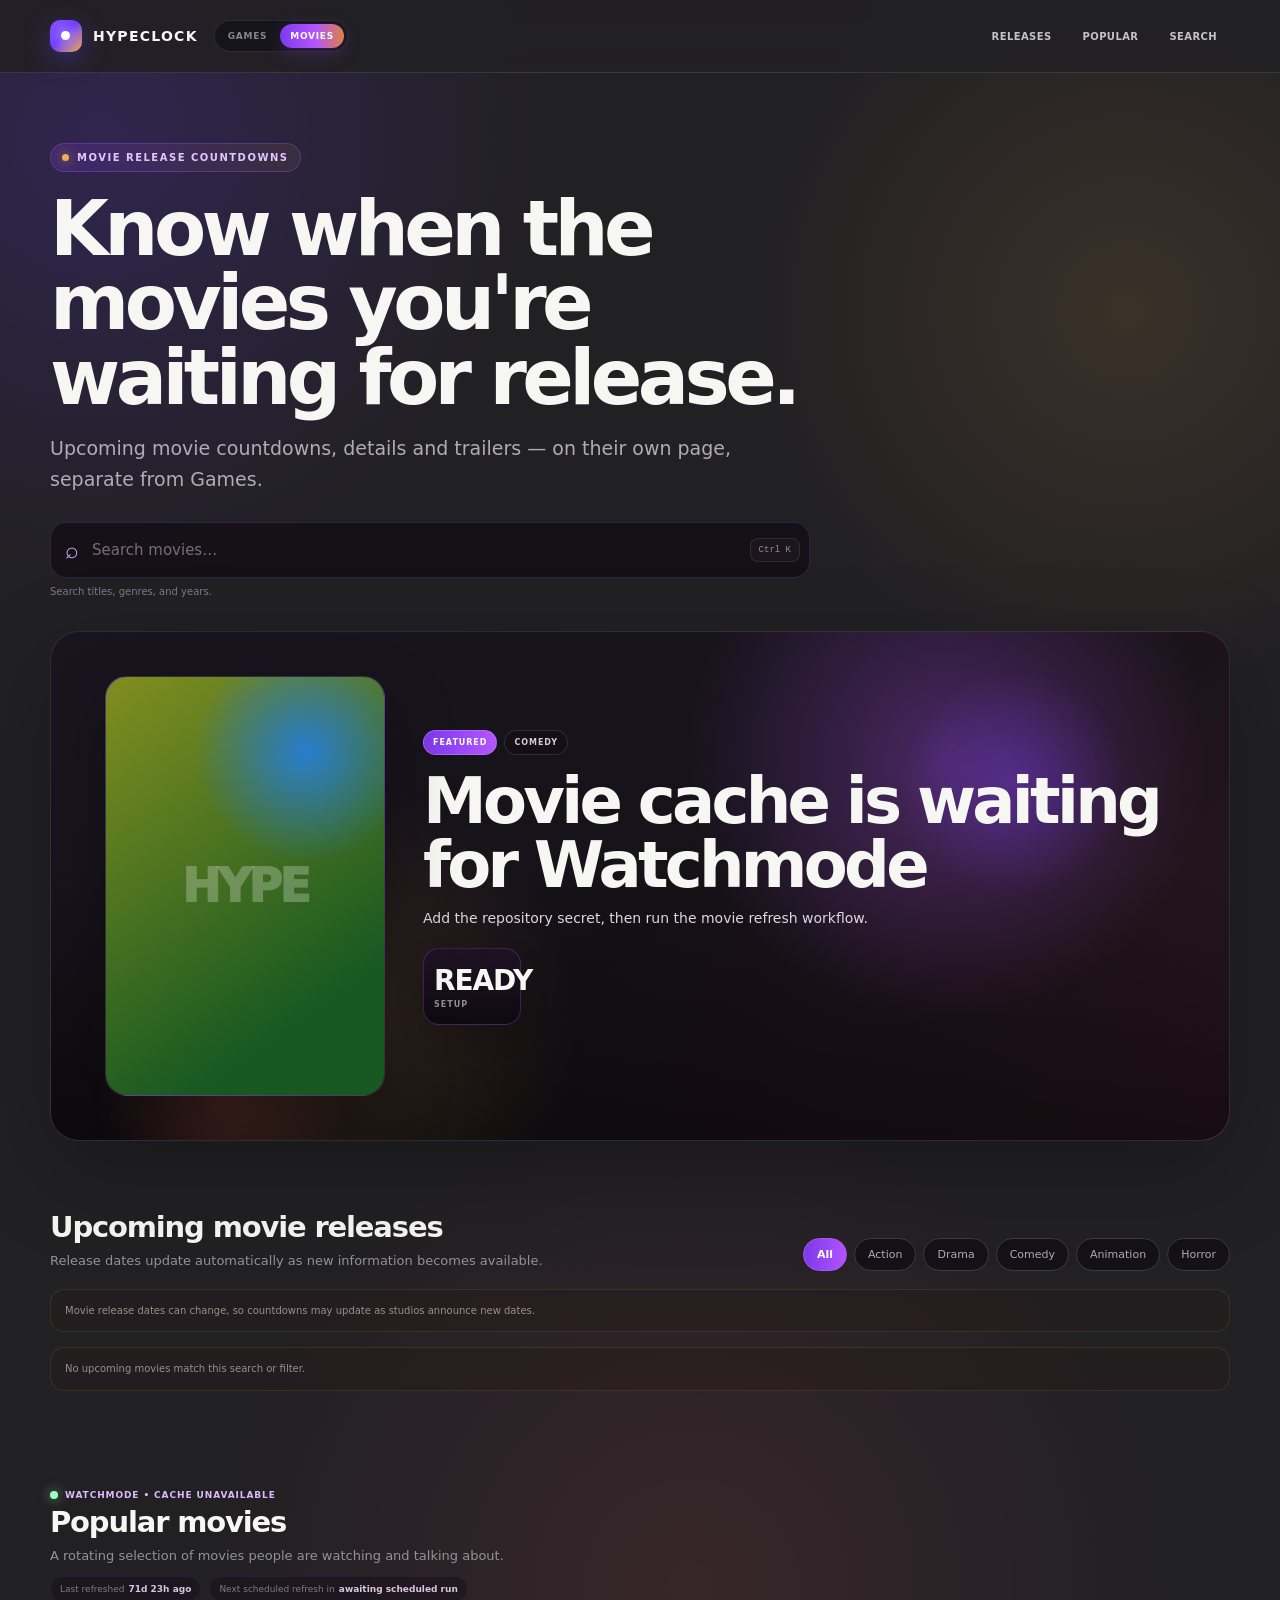
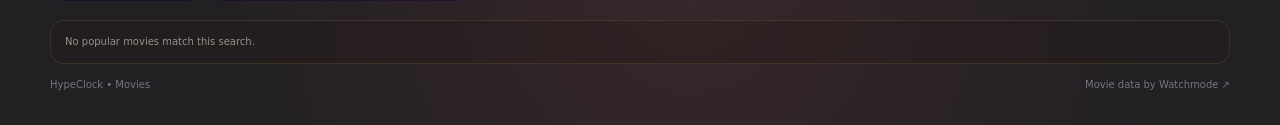
==== commit ff09b122: "Polish movie page for public release" ====
--- a/movies/index.html
+++ b/movies/index.html
@@ -40,7 +40,7 @@
       <input id="movieQ" type="search" placeholder="Search movies…" autocomplete="off">
       <kbd>Ctrl K</kbd>
     </label>
-    <small id="movieSearchHint">Search the cached movie list without spending another API credit.</small>
+    <small id="movieSearchHint">Search titles, genres, and years.</small>
   </section>
 
   <section class="movie-feature" id="movieFeatured">
@@ -72,7 +72,7 @@
     <div class="section-head">
       <div>
         <h3>Upcoming movie releases</h3>
-        <p>Release dates come from the current Watchmode movie cache.</p>
+        <p>Release dates update automatically as new information becomes available.</p>
       </div>
       <div class="movie-filters" id="movieFilters">
         <button class="active" data-genre="all">All</button>
@@ -83,7 +83,7 @@
         <button data-genre="Horror">Horror</button>
       </div>
     </div>
-    <div class="movie-note">Movie dates can change. HypeClock refreshes a small cached list instead of making an API request for every visitor.</div>
+    <div class="movie-note">Movie release dates can change, so countdowns may update as studios announce new dates.</div>
     <div class="movie-release-grid" id="movieReleaseGrid"></div>
     <div class="more-row"><button class="movie-primary" id="movieMore">SHOW MORE MOVIES</button></div>
   </section>
@@ -91,26 +91,18 @@
   <section id="popular">
     <div class="section-head">
       <div>
-        <div class="movie-api-line"><span id="movieApiDot"></span><b id="movieApiStatus">LOADING WATCHMODE CACHE</b></div>
+        <div class="movie-api-line"><span id="movieApiDot"></span><b id="movieApiStatus">UPDATING MOVIE LIST</b></div>
         <h3>Popular movies</h3>
-        <p>Sorted by Watchmode popularity, then cached by HypeClock so browsing does not consume your monthly quota.</p>
+        <p>A rotating selection of movies people are watching and talking about.</p>
         <div class="refresh-status movie-refresh-status" aria-live="polite">
           <span>Last refreshed <b id="movieLastRefresh">checking…</b></span>
           <span>Next scheduled refresh in <b id="movieNextRefresh">checking…</b></span>
-          <span>Planned API use <b>≤ ~700 credits/month</b></span>
         </div>
       </div>
     </div>
     <div class="movie-popular-grid" id="moviePopularGrid"></div>
   </section>
 
-  <section class="movie-data-info">
-    <div>
-      <strong>Built to protect the API quota</strong>
-      <p>The public page never receives the Watchmode API key. A scheduled GitHub Action refreshes a small JSON cache once per day, while search and filters run locally in the browser.</p>
-    </div>
-    <span id="movieCacheCount">Movie cache</span>
-  </section>
 </main>
 
 <footer class="wrap">
--- a/movies/movies.css
+++ b/movies/movies.css
@@ -32,7 +32,7 @@
 .movie-feature-layout{position:relative;z-index:2;min-height:500px;display:grid;grid-template-columns:minmax(180px,280px) 1fr;gap:38px;align-items:center;padding:44px 54px}
 .featured-poster-shell{aspect-ratio:2/3;border-radius:22px;overflow:hidden;border:1px solid rgba(255,255,255,.13);background:linear-gradient(145deg,#4d238d,#151017 70%);box-shadow:0 28px 65px rgba(0,0,0,.34);position:relative}
 .featured-poster-shell img{width:100%;height:100%;object-fit:cover;display:block}
-.poster-fallback{width:100%;height:100%;display:grid;place-items:center;font-weight:950;font-size:clamp(30px,5vw,52px);letter-spacing:-.06em;color:rgba(255,255,255,.22);background:radial-gradient(circle at 70% 20%,rgba(240,173,78,.22),transparent 28%),linear-gradient(145deg,#4d238d,#171019 75%)}
+.poster-fallback{width:100%;height:100%;display:grid;place-items:center;padding:18px;text-align:center;font-weight:950;font-size:clamp(22px,4vw,46px);letter-spacing:-.06em;color:rgba(255,255,255,.26);background:radial-gradient(circle at 72% 18%,var(--poster-c,#f0ad4e),transparent 28%),linear-gradient(145deg,var(--poster-a,#4d238d),var(--poster-b,#171019) 78%)}
 .movie-feature-copy{min-width:0}
 .movie-pills{display:flex;gap:7px;flex-wrap:wrap}.movie-pill{padding:7px 9px;border-radius:999px;border:1px solid rgba(255,255,255,.12);background:rgba(20,15,22,.70);font-size:8px;font-weight:900;letter-spacing:.12em;color:#d5cbd8}.movie-pill.strong{background:linear-gradient(90deg,#7c3aed,#b455ff);border-color:rgba(194,123,255,.6);color:#fff}
 .movie-feature h2{font-size:clamp(40px,5vw,67px);line-height:.99;letter-spacing:-.058em;margin:15px 0 13px;text-wrap:balance}
@@ -53,7 +53,7 @@
 .movie-release-grid{display:grid;grid-template-columns:repeat(4,1fr);gap:14px}
 .movie-card{overflow:hidden;border-radius:19px;border:1px solid rgba(255,255,255,.09);background:linear-gradient(180deg,rgba(24,19,25,.98),rgba(15,13,17,.98));transition:.22s ease;box-shadow:0 14px 36px rgba(0,0,0,.13)}
 .movie-card:hover{transform:translateY(-5px);border-color:rgba(180,85,255,.43);box-shadow:0 22px 52px rgba(0,0,0,.24)}
-.movie-poster{aspect-ratio:2/3;position:relative;overflow:hidden;background:linear-gradient(145deg,#4d238d,#181018)}
+.movie-poster{aspect-ratio:2/3;position:relative;overflow:hidden;background:radial-gradient(circle at 75% 18%,var(--poster-c,#b455ff),transparent 28%),linear-gradient(145deg,var(--poster-a,#4d238d),var(--poster-b,#181018) 78%)}
 .movie-poster img{width:100%;height:100%;object-fit:cover;display:block;transition:.32s ease}.movie-card:hover .movie-poster img{transform:scale(1.035)}
 .movie-poster:after{content:"";position:absolute;inset:0;background:linear-gradient(to top,rgba(8,6,9,.70),transparent 42%);pointer-events:none}
 .movie-poster-placeholder{height:100%;display:grid;place-items:center;padding:18px;text-align:center;font-size:26px;font-weight:900;letter-spacing:-.05em;color:rgba(255,255,255,.22)}
@@ -79,7 +79,7 @@
 .movie-data-info{margin:64px 0 58px;padding:25px 27px;border-radius:18px;border:1px solid rgba(180,85,255,.12);background:linear-gradient(100deg,rgba(22,17,24,.96),rgba(37,22,26,.93));display:flex;gap:20px;align-items:center;justify-content:space-between}
 .movie-data-info strong{display:block;font-size:15px}.movie-data-info p{color:#9a909c;font-size:12px;line-height:1.55;margin:6px 0 0;max-width:750px}.movie-data-info>span{padding:10px 12px;border:1px solid rgba(255,255,255,.10);background:#1b151d;border-radius:999px;color:#e0d7e2;font-size:9px;white-space:nowrap}
 .movie-sheet .modal-head small{color:#c58cff}
-.movie-details-grid{display:grid;grid-template-columns:210px 1fr;gap:18px}.movie-details-grid img{width:100%;border-radius:14px;display:block}.movie-details-poster{aspect-ratio:2/3;border-radius:14px;overflow:hidden;background:linear-gradient(145deg,#4d238d,#181018)}.movie-details-copy{color:#a99eaa;font-size:12px;line-height:1.65}.movie-details-copy h4{color:#fff;font-size:16px;margin:0 0 8px}.detail-chip-row{display:flex;gap:6px;flex-wrap:wrap;margin:9px 0 12px}.detail-chip{padding:6px 8px;border:1px solid rgba(180,85,255,.16);background:#1c1420;border-radius:999px;font-size:8px;color:#d5c4d9}.movie-detail-links{display:flex;gap:7px;flex-wrap:wrap;margin-top:13px}.movie-detail-links a{padding:9px 11px;border-radius:999px;border:1px solid #4c3851;background:#1c151f;font-size:9px;font-weight:900}.movie-detail-links a:first-child{background:linear-gradient(90deg,#7c3aed,#a64beb);border-color:#b455ff;color:#fff}
+.movie-details-grid{display:grid;grid-template-columns:210px 1fr;gap:18px}.movie-details-art{aspect-ratio:2/3;border-radius:14px;overflow:hidden;display:grid;place-items:center;padding:18px;text-align:center;background:radial-gradient(circle at 75% 18%,var(--poster-c,#b455ff),transparent 28%),linear-gradient(145deg,var(--poster-a,#4d238d),var(--poster-b,#181018) 78%);border:1px solid rgba(255,255,255,.10);font-size:24px;font-weight:900;letter-spacing:-.04em;color:rgba(255,255,255,.55)}.movie-details-copy{color:#a99eaa;font-size:12px;line-height:1.65}.movie-details-copy h4{color:#fff;font-size:16px;margin:0 0 8px}.detail-chip-row{display:flex;gap:6px;flex-wrap:wrap;margin:9px 0 12px}.detail-chip{padding:6px 8px;border:1px solid rgba(180,85,255,.16);background:#1c1420;border-radius:999px;font-size:8px;color:#d5c4d9}.movie-detail-links{display:flex;gap:7px;flex-wrap:wrap;margin-top:13px}.movie-detail-links a{padding:9px 11px;border-radius:999px;border:1px solid #4c3851;background:#1c151f;font-size:9px;font-weight:900}.movie-detail-links a:first-child{background:linear-gradient(90deg,#7c3aed,#a64beb);border-color:#b455ff;color:#fff}
 
 @media(max-width:980px){.movie-release-grid{grid-template-columns:repeat(3,1fr)}.movie-popular-grid{grid-template-columns:repeat(4,1fr)}}
 @media(max-width:850px){
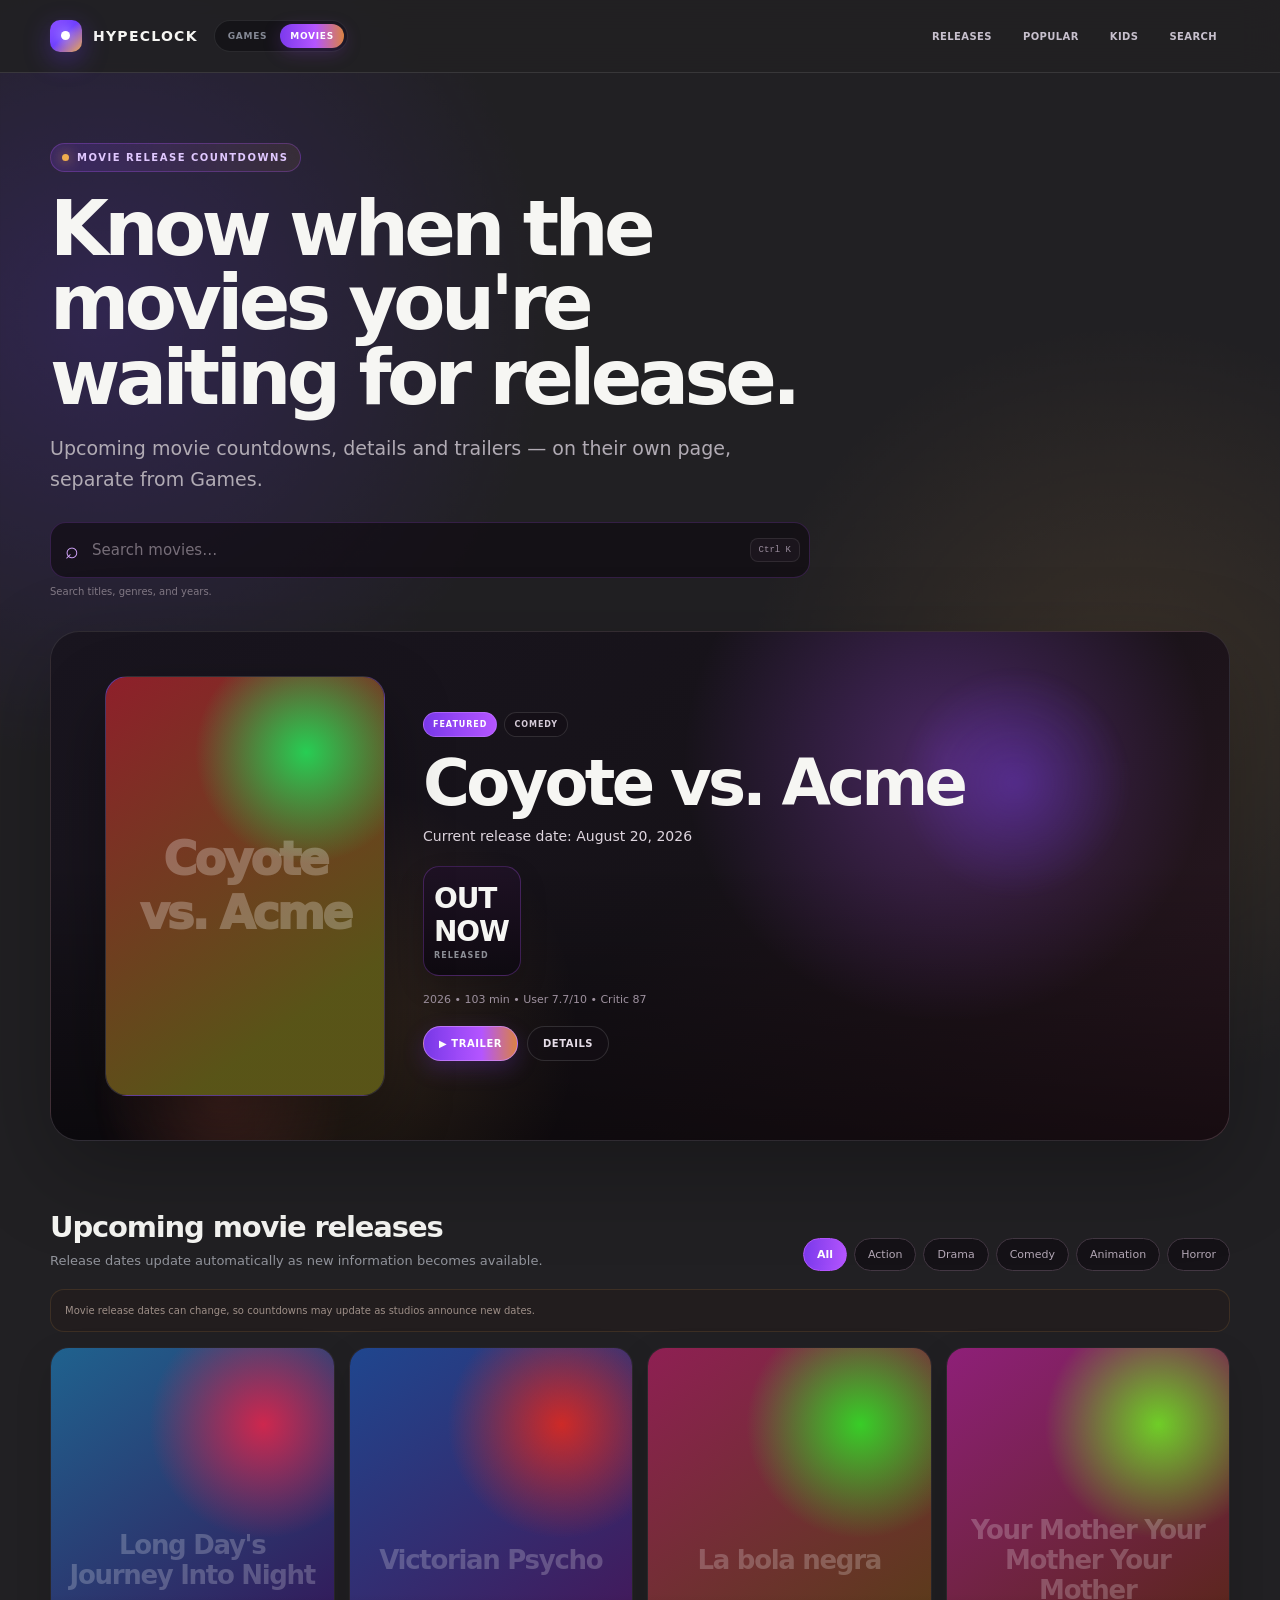
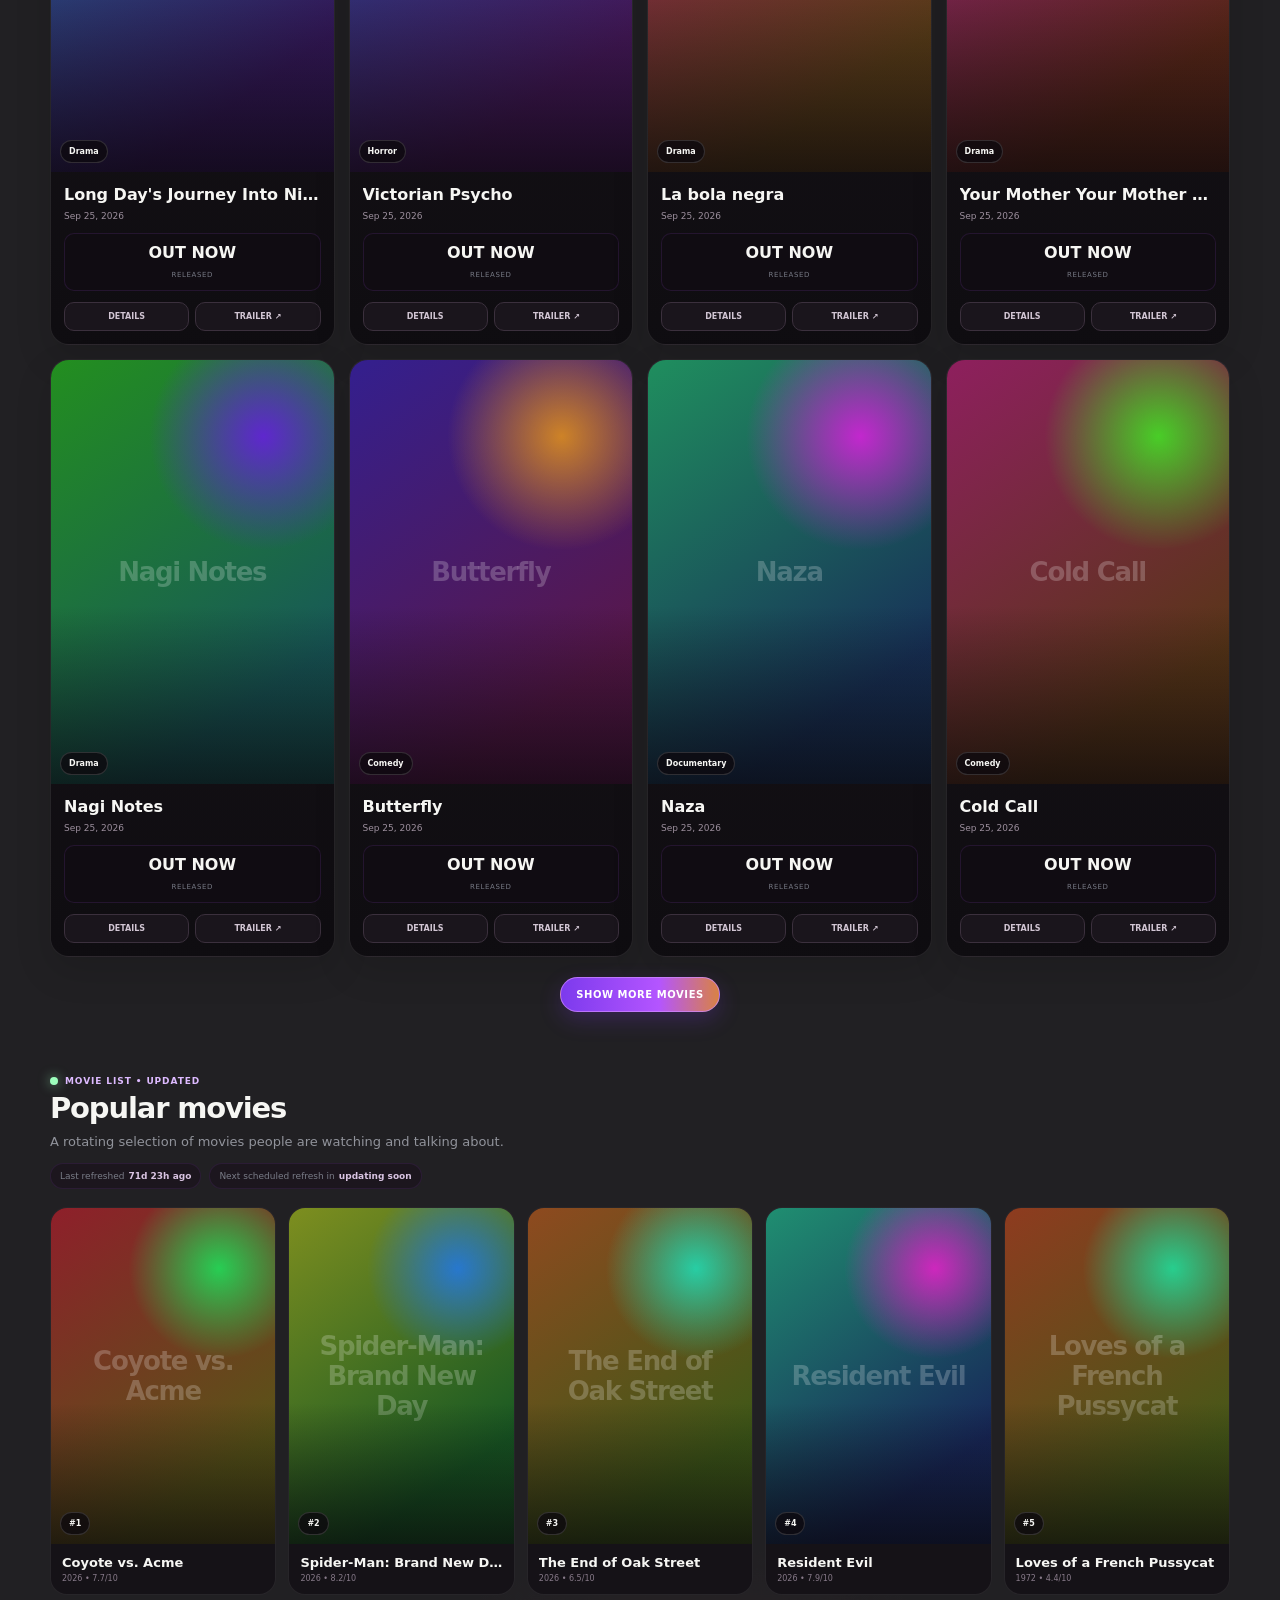
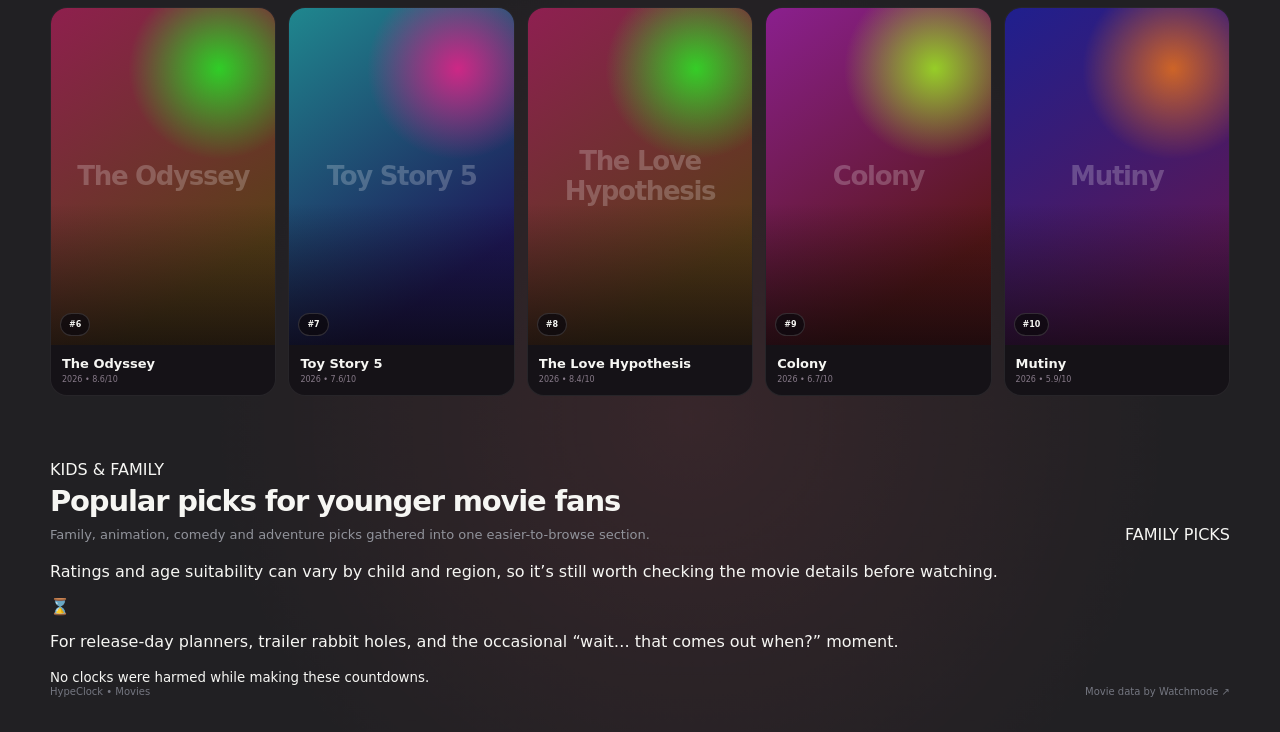
==== commit 5976a267: "Add Kids & Family section and polished page ending" ====
--- a/movies/index.html
+++ b/movies/index.html
@@ -24,6 +24,7 @@
     <nav class="local-nav">
       <button data-go="#releases">RELEASES</button>
       <button data-go="#popular">POPULAR</button>
+      <button data-go="#kids">KIDS</button>
       <button data-go="#movieSearch">SEARCH</button>
     </nav>
   </div>
@@ -103,9 +104,32 @@
     <div class="movie-popular-grid" id="moviePopularGrid"></div>
   </section>
 
+  <section id="kids" class="kids-section">
+    <div class="kids-orb kids-orb-one"></div>
+    <div class="kids-orb kids-orb-two"></div>
+    <div class="kids-inner">
+      <div class="section-head kids-head">
+        <div>
+          <div class="kids-kicker">KIDS & FAMILY</div>
+          <h3>Popular picks for younger movie fans</h3>
+          <p>Family, animation, comedy and adventure picks gathered into one easier-to-browse section.</p>
+        </div>
+        <span class="kids-badge">FAMILY PICKS</span>
+      </div>
+      <div class="kids-grid" id="kidsMovieGrid"></div>
+      <p class="kids-note">Ratings and age suitability can vary by child and region, so it’s still worth checking the movie details before watching.</p>
+    </div>
+  </section>
+
+  <section class="movie-signoff" aria-label="HypeClock note">
+    <div class="signoff-mark">⌛</div>
+    <p>For release-day planners, trailer rabbit holes, and the occasional “wait… that comes out when?” moment.</p>
+    <small>No clocks were harmed while making these countdowns.</small>
+  </section>
+
 </main>
 
-<footer class="wrap">
+<footer class="wrap movie-footer">
   <span>HypeClock • Movies</span>
   <span>Movie data by <a href="https://api.watchmode.com/" target="_blank" rel="noopener">Watchmode ↗</a></span>
 </footer>
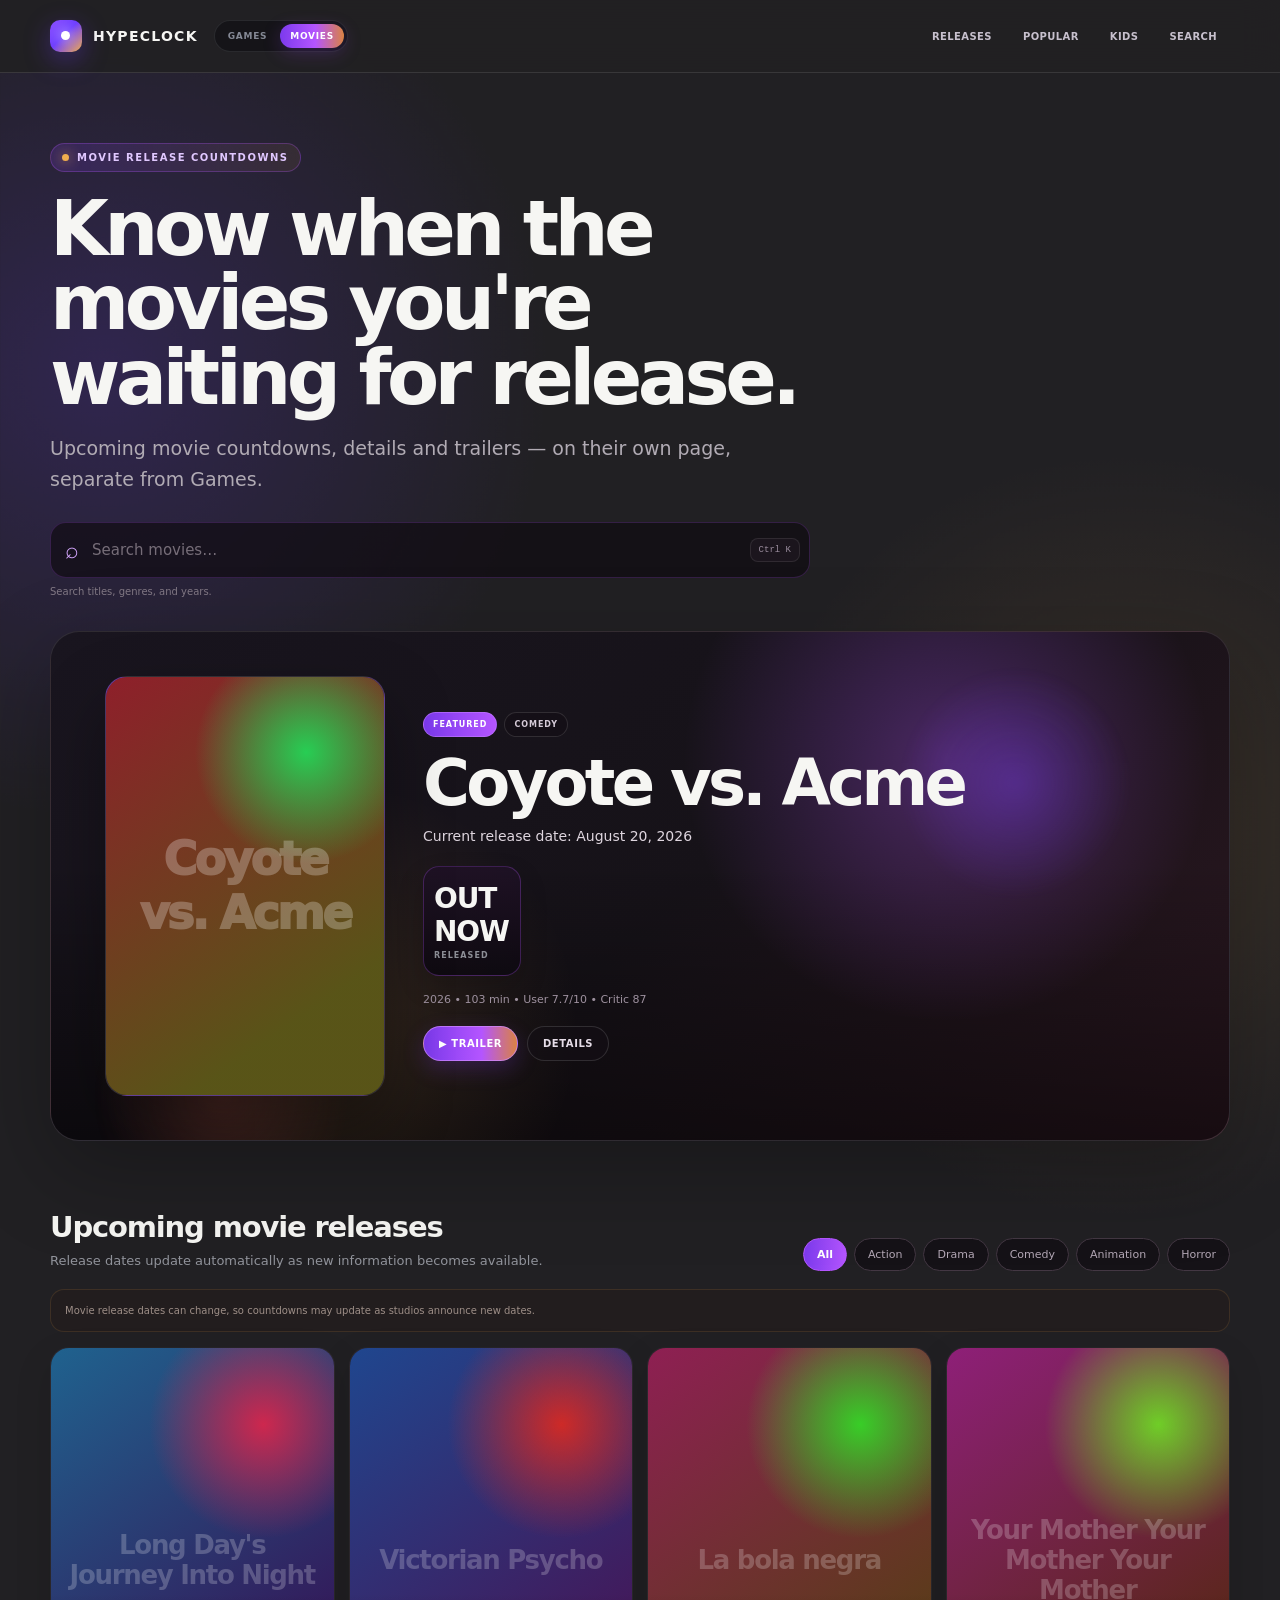
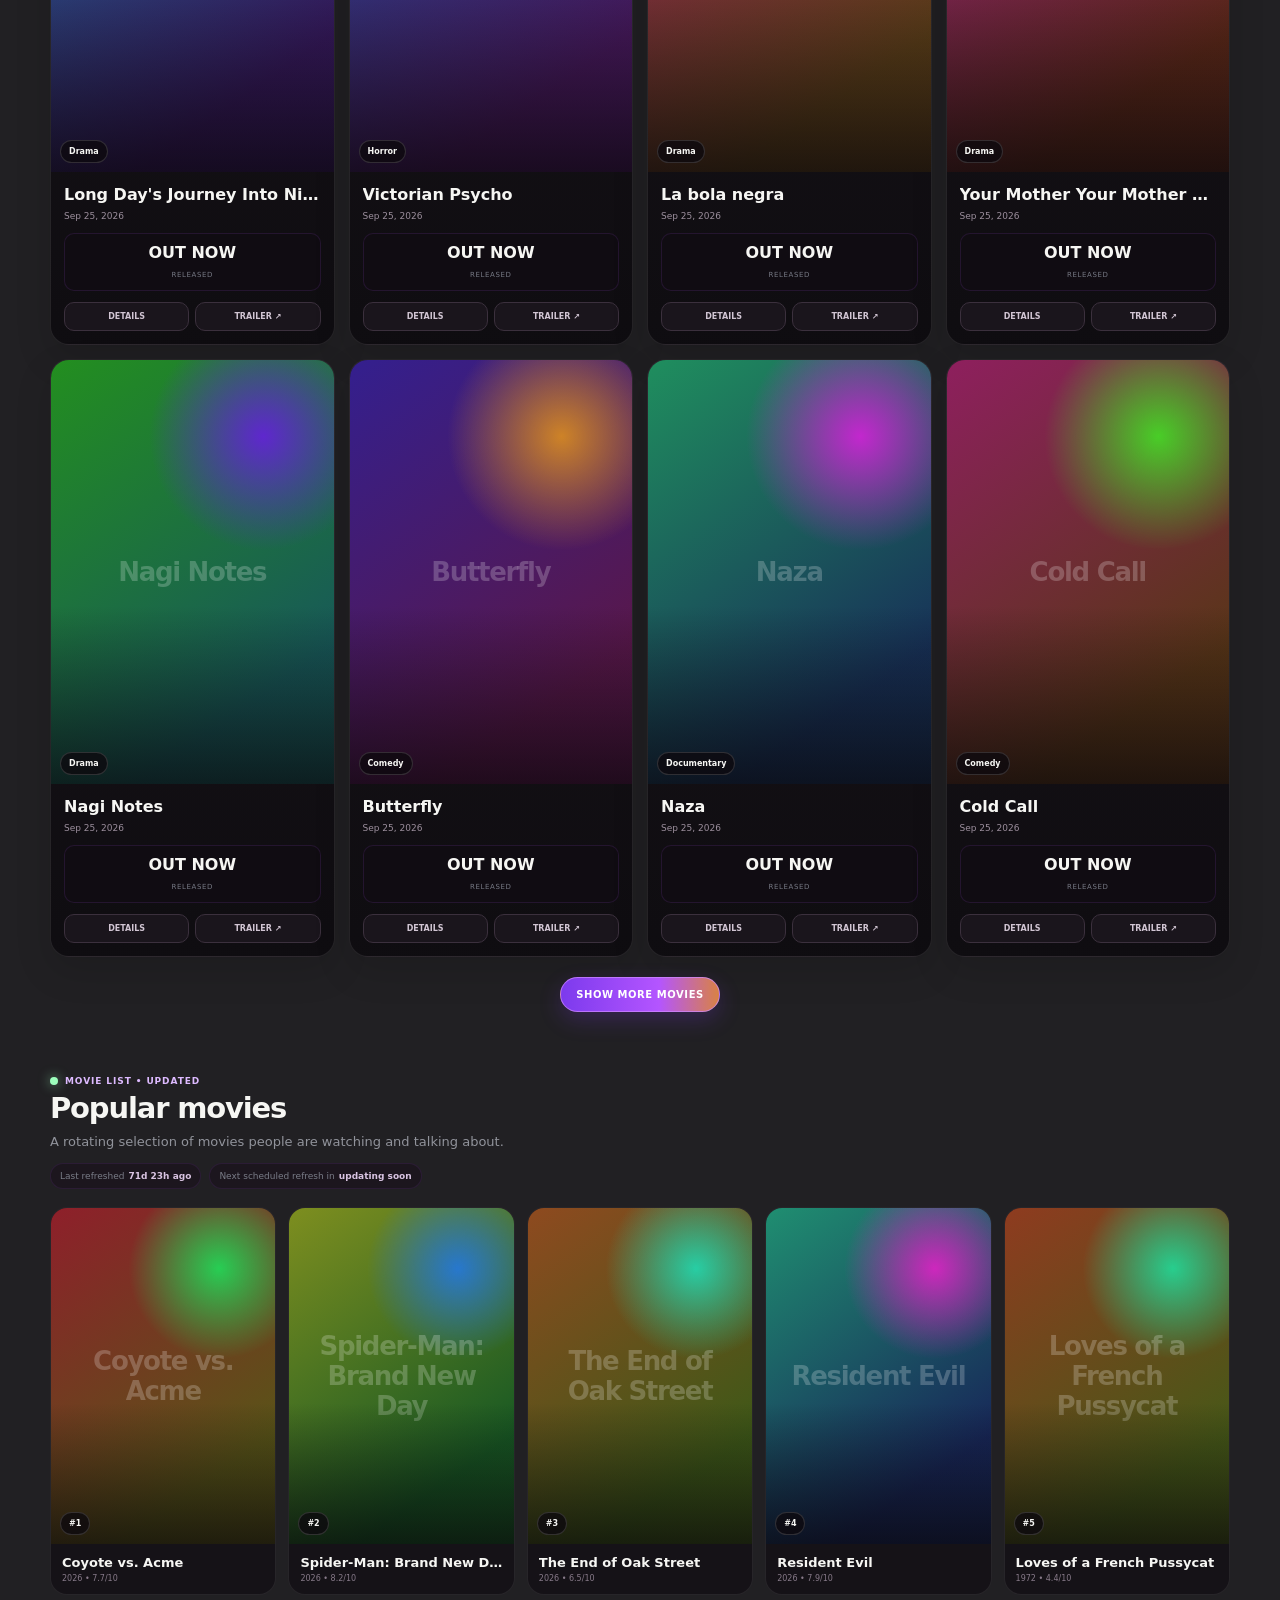
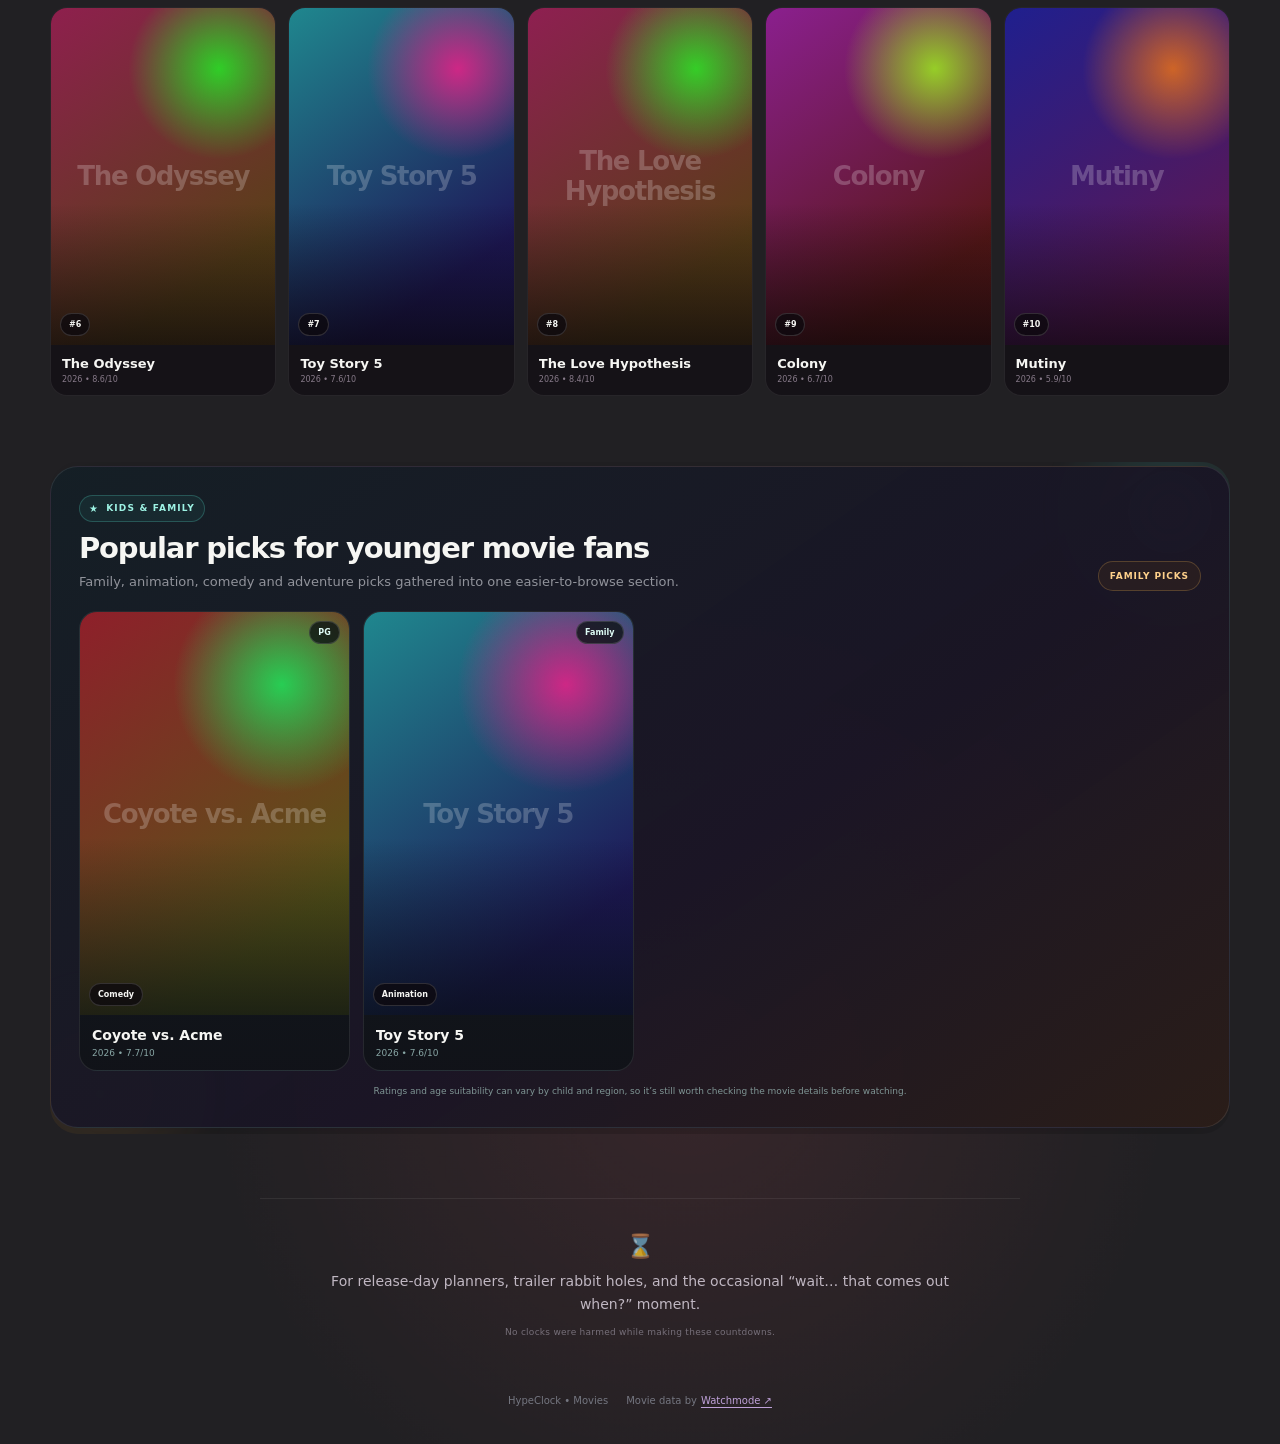
==== commit e9911fc9: "Load movie data before movie renderer" ====
--- a/movies/index.html
+++ b/movies/index.html
@@ -144,6 +144,7 @@
   </div>
 </div>
 
-<script src="./movies.js"></script>
+<script src="./movies-data.js?v=3"></script>
+<script src="./movies.js?v=3"></script>
 </body>
 </html>
--- a/movies/movies.css
+++ b/movies/movies.css
@@ -98,4 +98,27 @@
 }
 @media(max-width:390px){
   .movie-feature-layout{grid-template-columns:100px 1fr}.movie-feature h2{font-size:28px}.movie-release-grid{grid-template-columns:1fr 1fr}.movie-card-actions a{display:none}.movie-details-grid{grid-template-columns:1fr}.movie-details-poster{max-width:190px}
-}+}
+
+/* Kids & Family */
+.kids-section{position:relative;overflow:hidden;margin:66px 0 0;padding:4px 0 6px;border-radius:28px}
+.kids-inner{position:relative;z-index:2;padding:28px;border:1px solid rgba(255,255,255,.09);border-radius:28px;background:linear-gradient(145deg,rgba(20,31,38,.93),rgba(26,21,37,.95) 58%,rgba(43,29,24,.93));box-shadow:0 28px 70px rgba(0,0,0,.20)}
+.kids-orb{position:absolute;border-radius:50%;filter:blur(8px);opacity:.55;pointer-events:none}.kids-orb-one{width:260px;height:260px;right:-70px;top:-80px;background:radial-gradient(circle,rgba(64,219,201,.34),transparent 68%)}.kids-orb-two{width:260px;height:260px;left:-80px;bottom:-90px;background:radial-gradient(circle,rgba(255,183,77,.27),transparent 68%)}
+.kids-head{margin:0 0 20px;align-items:flex-end}.kids-kicker{display:inline-flex;align-items:center;gap:7px;padding:7px 9px;border-radius:999px;border:1px solid rgba(89,224,207,.24);background:rgba(34,101,95,.18);font-size:9px;font-weight:900;letter-spacing:.13em;color:#9df3e4}.kids-kicker:before{content:"★";font-size:10px}
+.kids-head h3{margin-top:9px}.kids-head p{max-width:690px}.kids-badge{padding:9px 11px;border-radius:999px;border:1px solid rgba(255,190,91,.22);background:rgba(100,64,19,.18);color:#ffd18b;font-size:9px;font-weight:900;letter-spacing:.10em;white-space:nowrap}
+.kids-grid{display:grid;grid-template-columns:repeat(4,1fr);gap:13px}
+.kid-card{overflow:hidden;border:1px solid rgba(255,255,255,.09);border-radius:18px;background:linear-gradient(180deg,rgba(18,29,35,.98),rgba(17,19,25,.98));transition:.2s ease;cursor:pointer}
+.kid-card:hover{transform:translateY(-4px);border-color:rgba(89,224,207,.36);box-shadow:0 18px 42px rgba(0,0,0,.22)}
+.kid-card .movie-poster{aspect-ratio:2/3}
+.kid-card .movie-poster:after{background:linear-gradient(to top,rgba(7,15,18,.72),transparent 44%)}
+.kid-card-copy{padding:12px}.kid-card-copy b{display:block;font-size:14px;white-space:nowrap;overflow:hidden;text-overflow:ellipsis}.kid-card-copy span{display:block;margin-top:5px;color:#88a6a5;font-size:9px}
+.kid-rating{position:absolute;z-index:2;right:9px;top:9px;padding:6px 8px;border-radius:999px;border:1px solid rgba(255,255,255,.14);background:rgba(11,18,20,.78);font-size:8px;font-weight:900;color:#dffcf6}
+.kids-note{margin:14px 0 0;color:#7f9594;font-size:9px;line-height:1.55;text-align:center}
+
+.movie-signoff{text-align:center;margin:64px auto 22px;padding:34px 18px;max-width:760px;border-top:1px solid rgba(255,255,255,.07)}
+.signoff-mark{font-size:23px;opacity:.76}.movie-signoff p{margin:10px auto 5px;max-width:650px;font-size:14px;line-height:1.6;color:#c0b7c2}.movie-signoff small{color:#766f79;font-size:9px;letter-spacing:.03em}
+.movie-footer{justify-content:center;text-align:center;gap:10px 18px;padding-top:0;padding-bottom:38px}.movie-footer span{display:inline-flex;align-items:center;gap:4px}.movie-footer a{color:#bfa1d9;text-decoration:underline;text-underline-offset:3px}
+
+@media(max-width:980px){.kids-grid{grid-template-columns:repeat(3,1fr)}}
+@media(max-width:760px){.kids-grid{grid-template-columns:repeat(2,1fr)}.kids-head{align-items:flex-start}.kids-badge{display:none}}
+@media(max-width:620px){.kids-section{margin-top:52px}.kids-inner{padding:18px 12px;border-radius:22px}.kids-grid{gap:10px}.kid-card{border-radius:15px}.kid-card-copy{padding:10px}.kid-card-copy b{font-size:12px}.movie-signoff{margin-top:48px;padding:28px 12px}.movie-signoff p{font-size:12px}.movie-footer{flex-direction:column}}
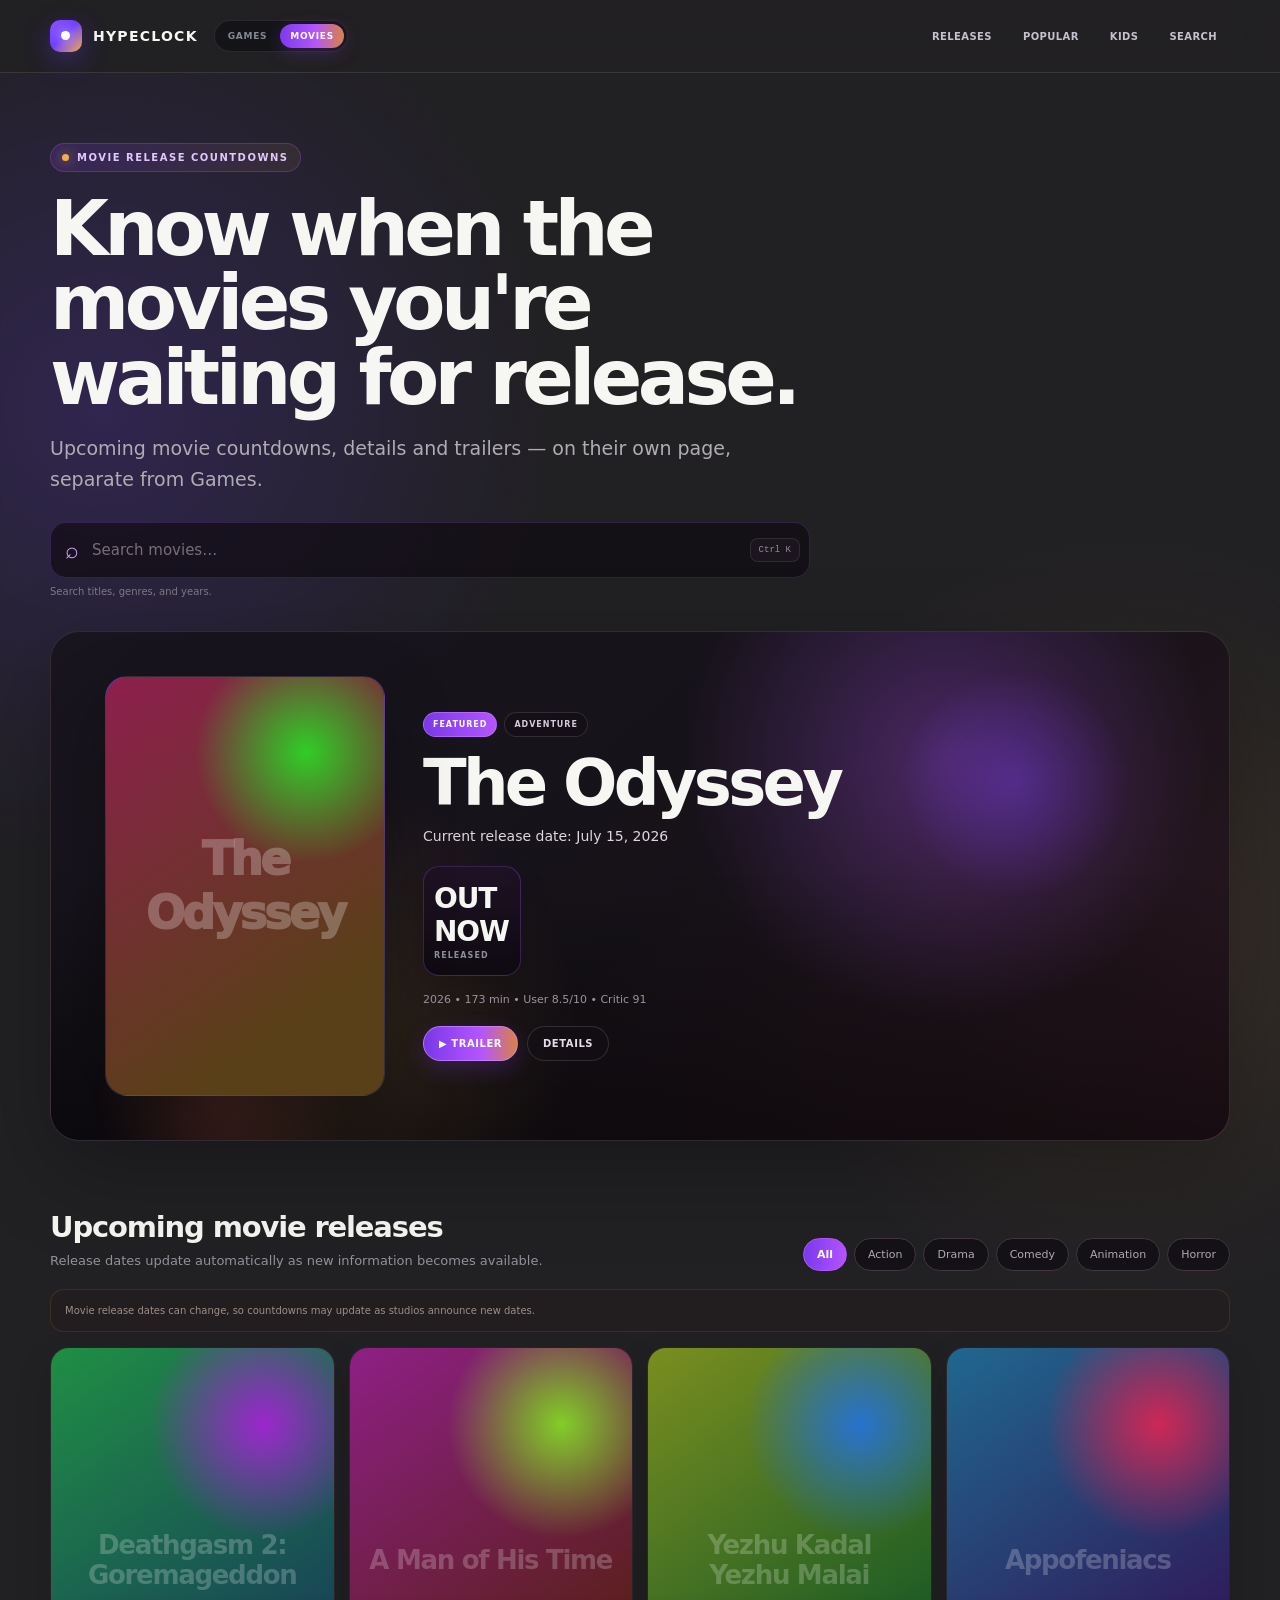
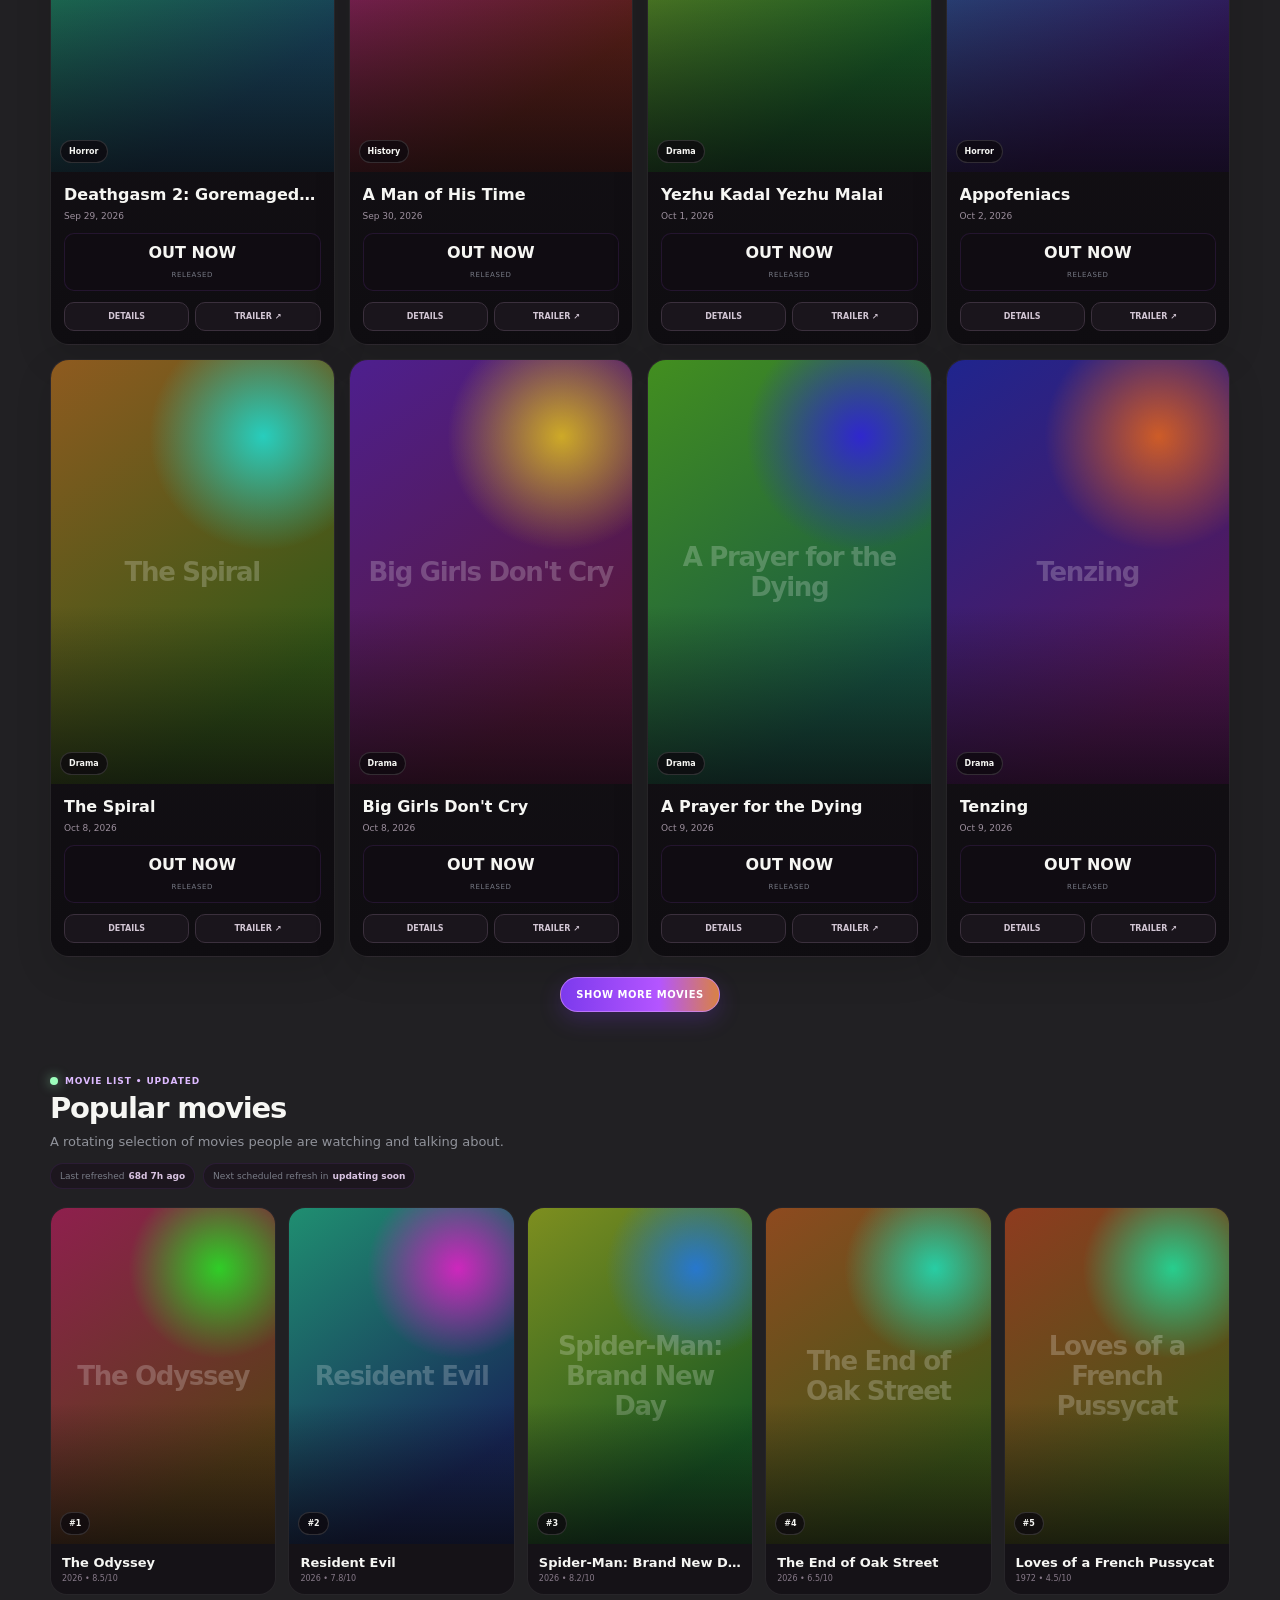
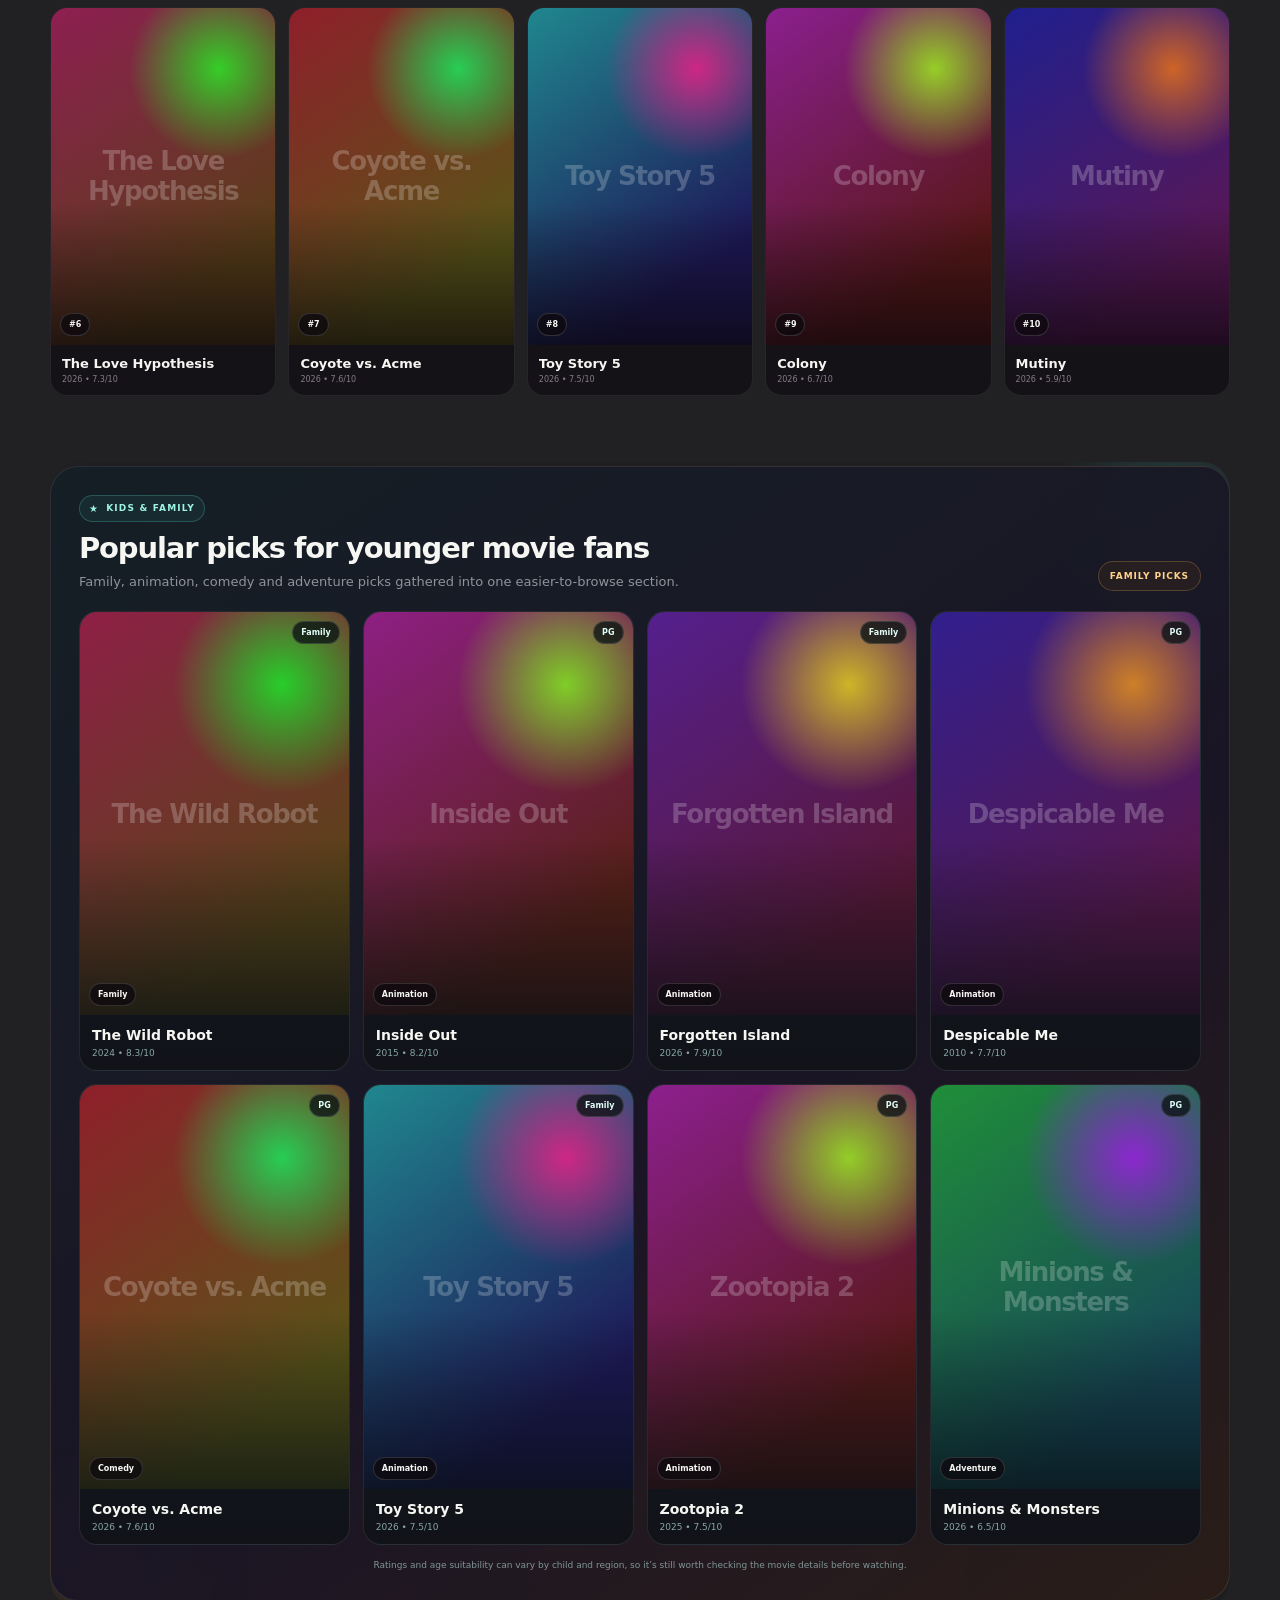
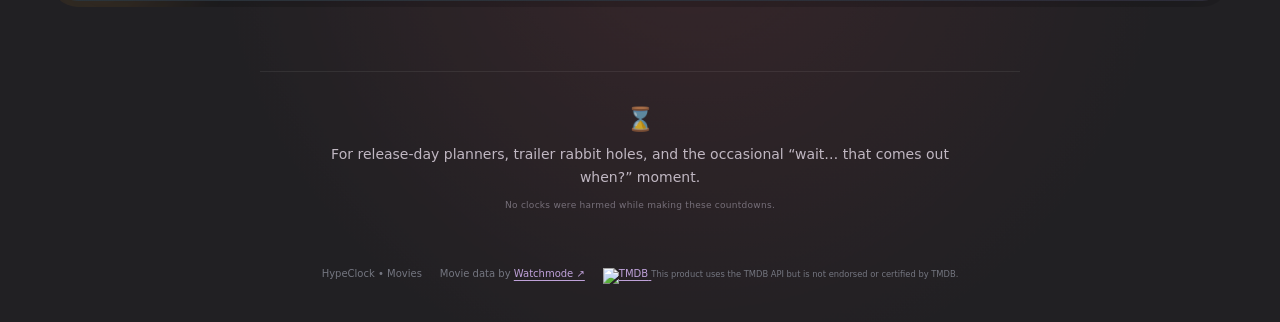
==== commit 316821c0: "Center movie footer and add TMDB attribution" ====
--- a/movies/index.html
+++ b/movies/index.html
@@ -130,8 +130,14 @@
 </main>
 
 <footer class="wrap movie-footer">
-  <span>HypeClock • Movies</span>
-  <span>Movie data by <a href="https://api.watchmode.com/" target="_blank" rel="noopener">Watchmode ↗</a></span>
+  <div class="movie-footer-line">HypeClock • Movies</div>
+  <div class="movie-footer-line">Movie data by <a href="https://api.watchmode.com/" target="_blank" rel="noopener">Watchmode ↗</a></div>
+  <div class="tmdb-credit">
+    <a href="https://www.themoviedb.org/" target="_blank" rel="noopener" aria-label="The Movie Database">
+      <img src="https://www.themoviedb.org/assets/2/v4/logos/v2/blue_long_2-9665a76b1ae401a510ec1e0ca40ddcb3b0cfe45f1d51b77a308fea0845885648.svg" alt="TMDB">
+    </a>
+    <small>This product uses the TMDB API but is not endorsed or certified by TMDB.</small>
+  </div>
 </footer>
 
 <div class="modal" id="movieDetailsModal" aria-hidden="true">
--- a/styles.css
+++ b/styles.css
@@ -100,4 +100,10 @@
 }
 @media(max-width:380px){
   nav button{font-size:8px;padding:7px 6px}.hero h1{font-size:35px}.actions{display:grid;grid-template-columns:1fr}.api-controls{grid-template-columns:1fr}
-}+}
+
+/* Built-in catalog artwork for games that are not supplied by FreeToGame */
+.catalog-art{position:absolute;inset:0;display:grid;place-items:center;padding:18px;text-align:center;background:radial-gradient(circle at 78% 18%,var(--gc),transparent 27%),linear-gradient(145deg,var(--ga),var(--gb) 78%);color:rgba(255,255,255,.78)}
+.catalog-art:before{content:"";position:absolute;inset:0;background:linear-gradient(135deg,rgba(255,255,255,.08),transparent 42%,rgba(0,0,0,.20));pointer-events:none}
+.catalog-art b{position:relative;z-index:1;font-size:clamp(18px,2.5vw,29px);line-height:1;letter-spacing:-.045em;text-shadow:0 7px 24px rgba(0,0,0,.34)}
+.detail-art{aspect-ratio:16/10;min-height:180px;display:grid;place-items:center;padding:20px;text-align:center;border-radius:13px;background:radial-gradient(circle at 78% 18%,var(--gc),transparent 27%),linear-gradient(145deg,var(--ga),var(--gb) 78%);border:1px solid rgba(255,255,255,.09);font-size:28px;font-weight:900;letter-spacing:-.045em;color:rgba(255,255,255,.80)}
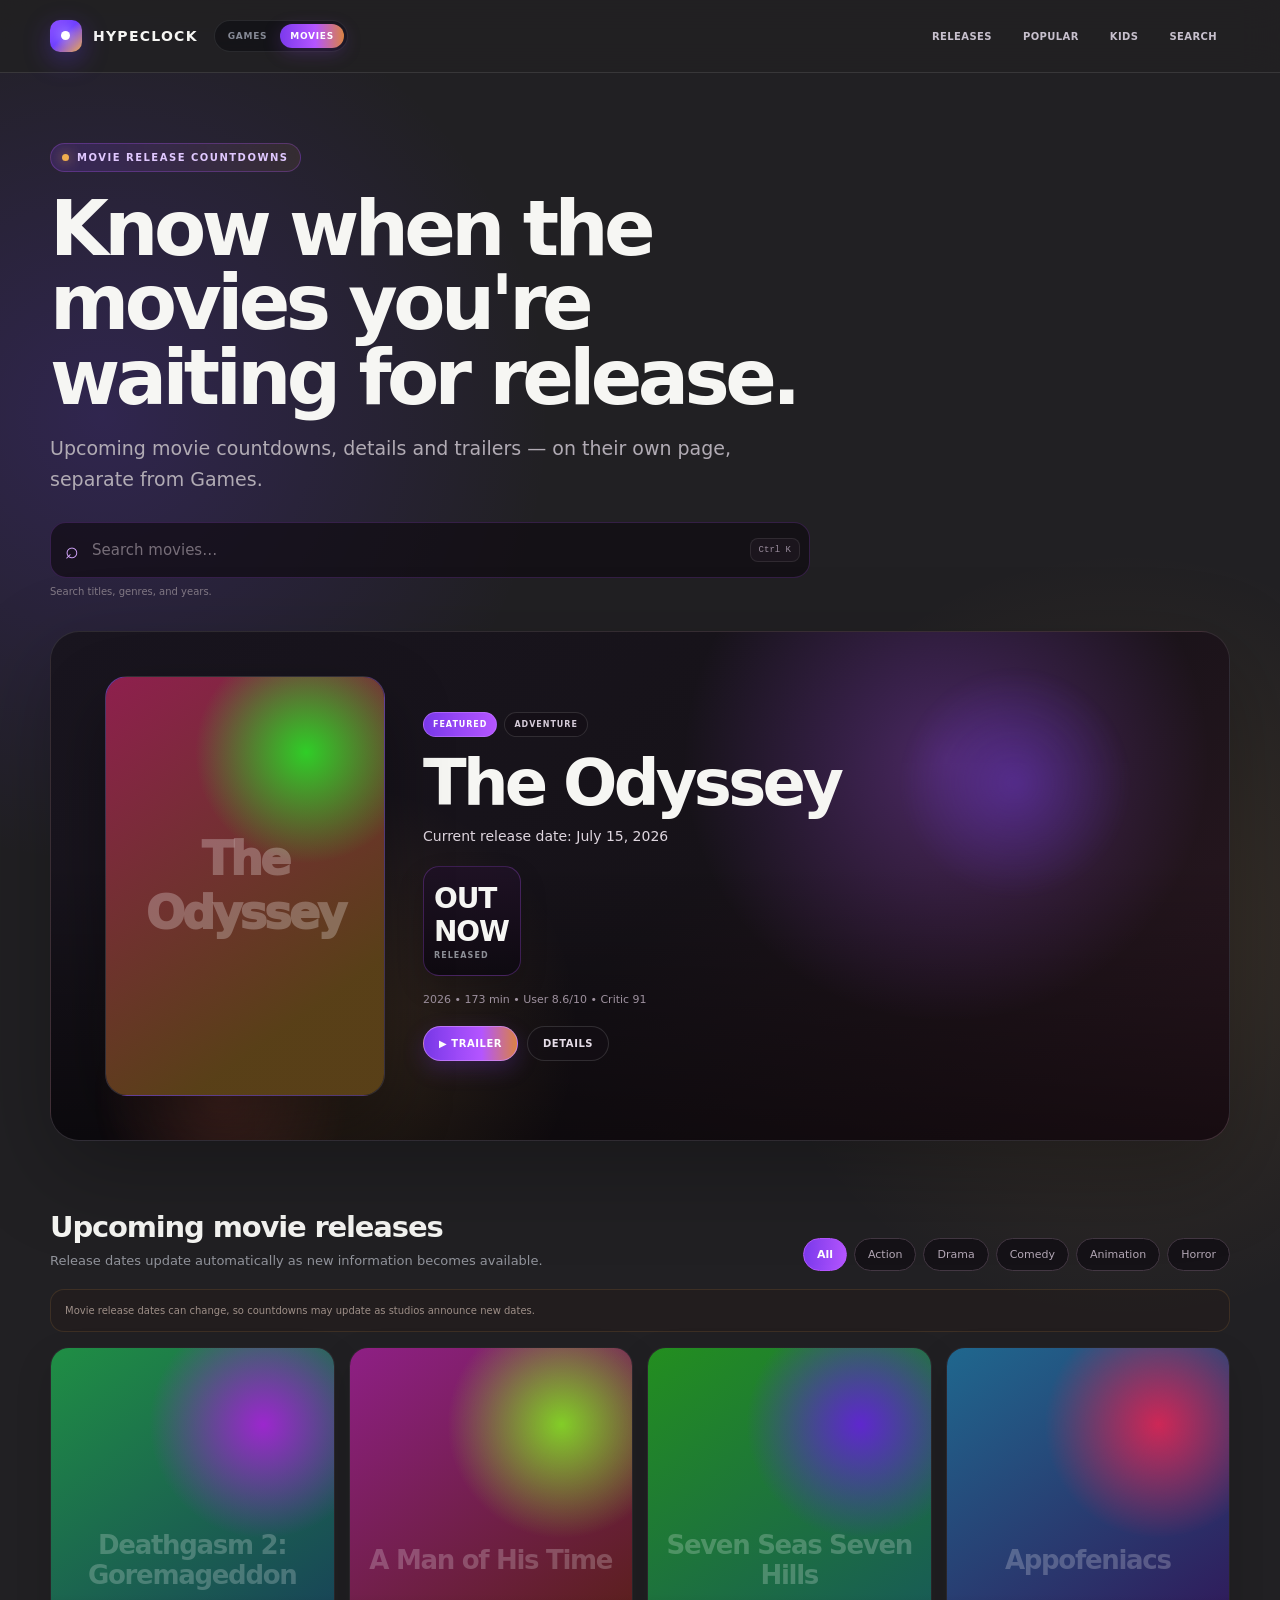
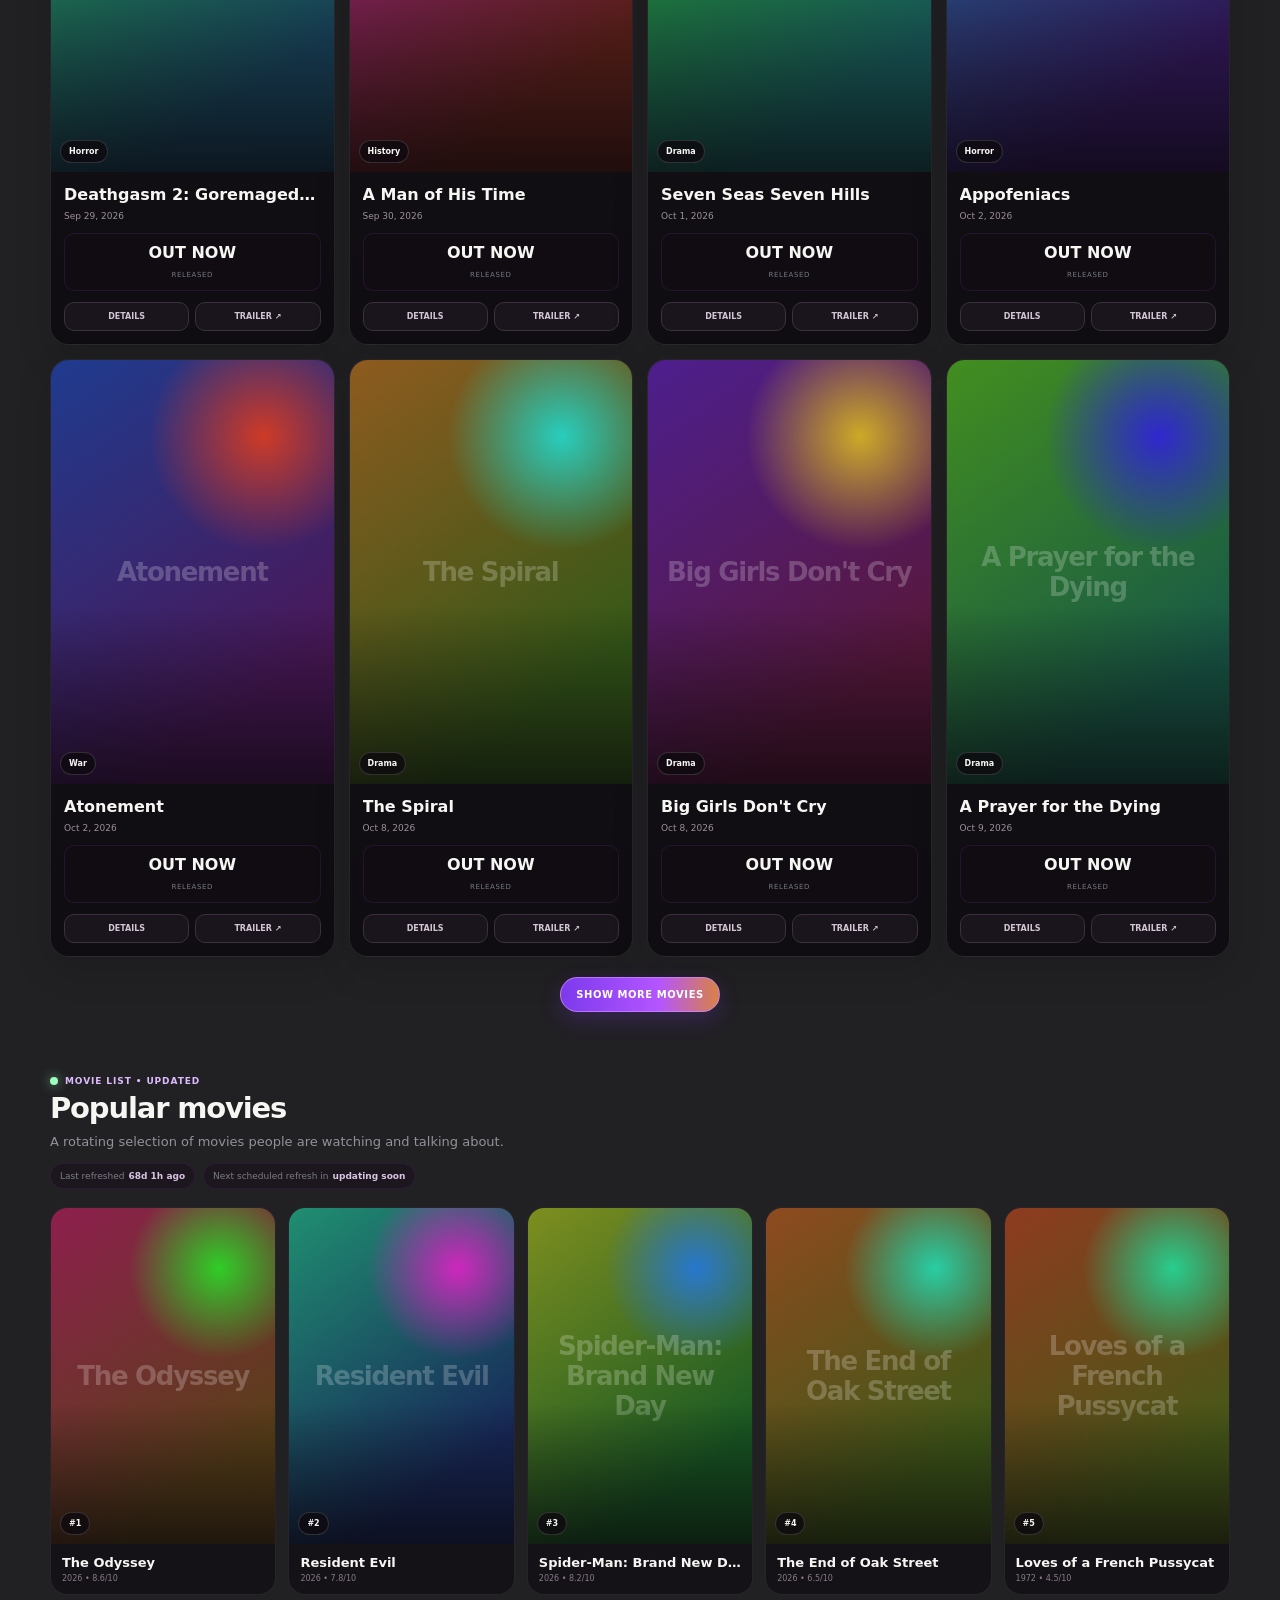
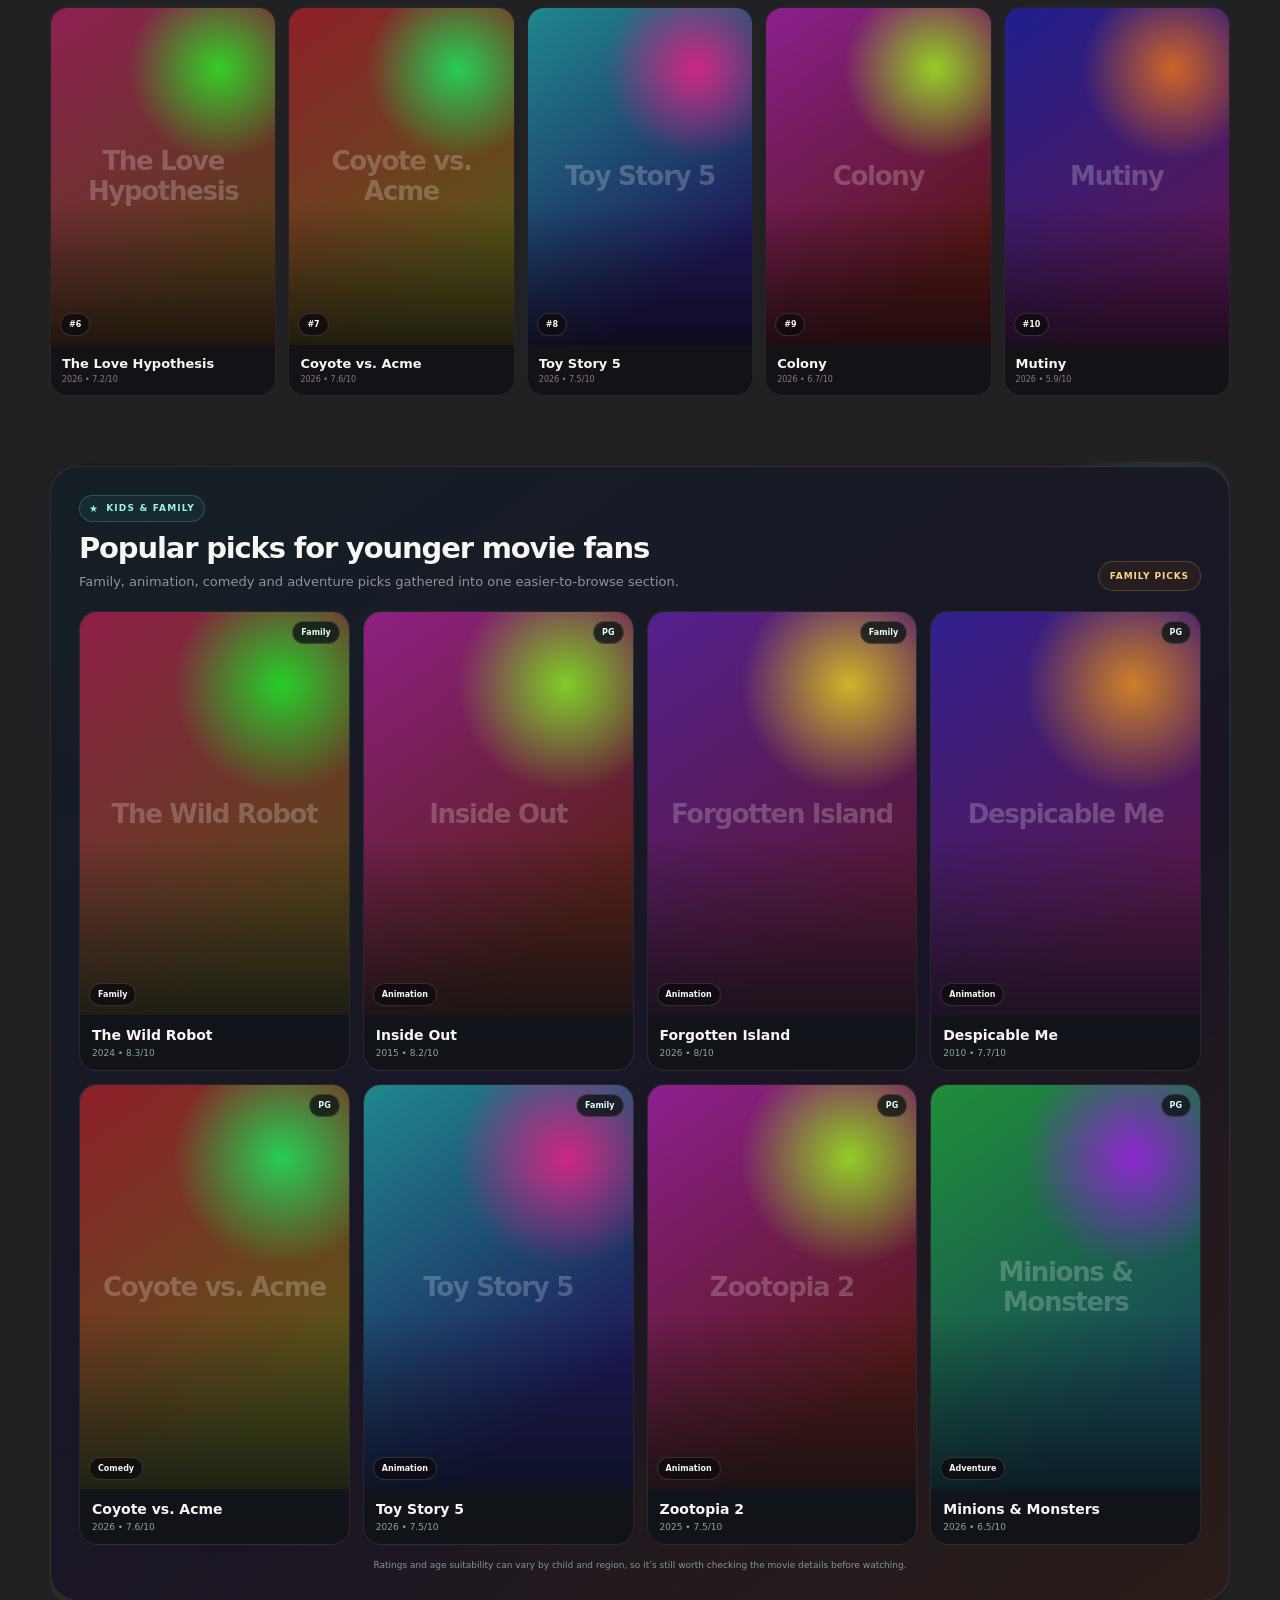
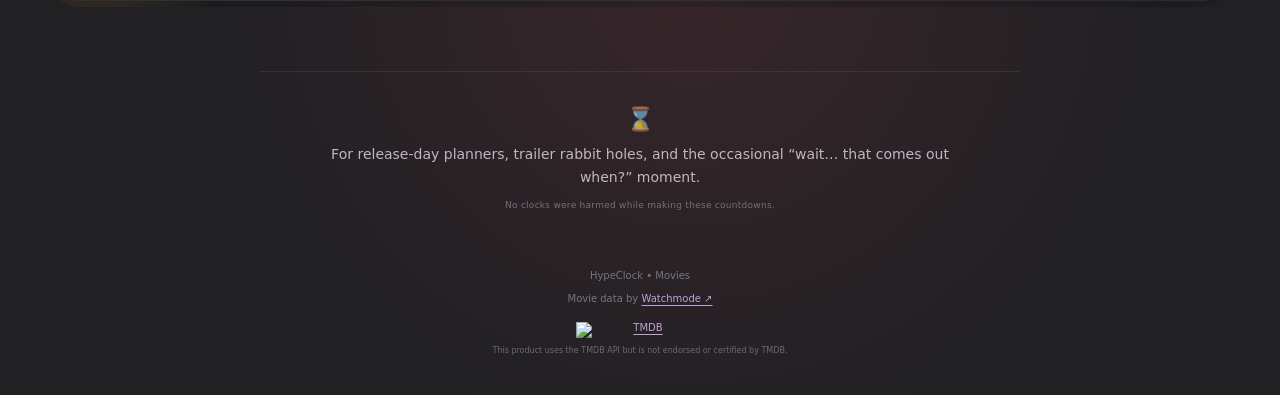
==== commit 5b431374: "Bust movie asset cache after poster update" ====
--- a/movies/index.html
+++ b/movies/index.html
@@ -9,7 +9,7 @@
 <link rel="icon" href="../favicon.svg" type="image/svg+xml">
 <link rel="stylesheet" href="../styles.css">
 <link rel="stylesheet" href="../enhancements.css">
-<link rel="stylesheet" href="./movies.css">
+<link rel="stylesheet" href="./movies.css?v=4">
 </head>
 <body class="movies-page">
 <header class="topbar">
@@ -150,7 +150,7 @@
   </div>
 </div>
 
-<script src="./movies-data.js?v=3"></script>
-<script src="./movies.js?v=3"></script>
+<script src="./movies-data.js?v=4"></script>
+<script src="./movies.js?v=4"></script>
 </body>
 </html>
--- a/movies/movies.css
+++ b/movies/movies.css
@@ -122,3 +122,41 @@
 @media(max-width:980px){.kids-grid{grid-template-columns:repeat(3,1fr)}}
 @media(max-width:760px){.kids-grid{grid-template-columns:repeat(2,1fr)}.kids-head{align-items:flex-start}.kids-badge{display:none}}
 @media(max-width:620px){.kids-section{margin-top:52px}.kids-inner{padding:18px 12px;border-radius:22px}.kids-grid{gap:10px}.kid-card{border-radius:15px}.kid-card-copy{padding:10px}.kid-card-copy b{font-size:12px}.movie-signoff{margin-top:48px;padding:28px 12px}.movie-signoff p{font-size:12px}.movie-footer{flex-direction:column}}
+
+
+/* TMDB poster rendering + footer polish */
+.featured-poster-shell img,.movie-poster img,.movie-details-art img{
+  position:absolute;
+  inset:0;
+  width:100%;
+  height:100%;
+  object-fit:cover;
+  display:block;
+}
+.movie-poster-placeholder,.poster-fallback,.movie-details-fallback{position:relative;z-index:0}
+.movie-poster img,.featured-poster-shell img,.movie-details-art img{z-index:1}
+.movie-genre-tag,.kid-rating{z-index:3}
+.movie-details-art{position:relative;padding:0}
+.movie-details-fallback{width:100%;height:100%;display:grid;place-items:center;padding:18px;text-align:center;font-size:24px;font-weight:900;letter-spacing:-.04em;color:rgba(255,255,255,.55)}
+.movie-footer{
+  display:flex;
+  flex-direction:column;
+  align-items:center;
+  justify-content:center;
+  text-align:center;
+  gap:8px;
+  padding-top:0;
+  padding-bottom:38px;
+}
+.movie-footer-line{display:block;width:100%;color:#747680;font-size:10px;line-height:1.5}
+.movie-footer-line a{color:#bfa1d9;text-decoration:underline;text-underline-offset:3px}
+.tmdb-credit{display:flex;flex-direction:column;align-items:center;gap:7px;margin-top:8px;max-width:380px}
+.tmdb-credit img{display:block;width:128px;max-width:42vw;height:auto}
+.tmdb-credit small{display:block;color:#686b74;font-size:8px;line-height:1.45}
+@media(max-width:620px){
+  .movie-footer{gap:7px;padding:0 18px 34px}
+  .movie-footer-line{font-size:9px}
+  .tmdb-credit{margin-top:6px;max-width:310px}
+  .tmdb-credit img{width:112px}
+  .tmdb-credit small{font-size:7px}
+}
